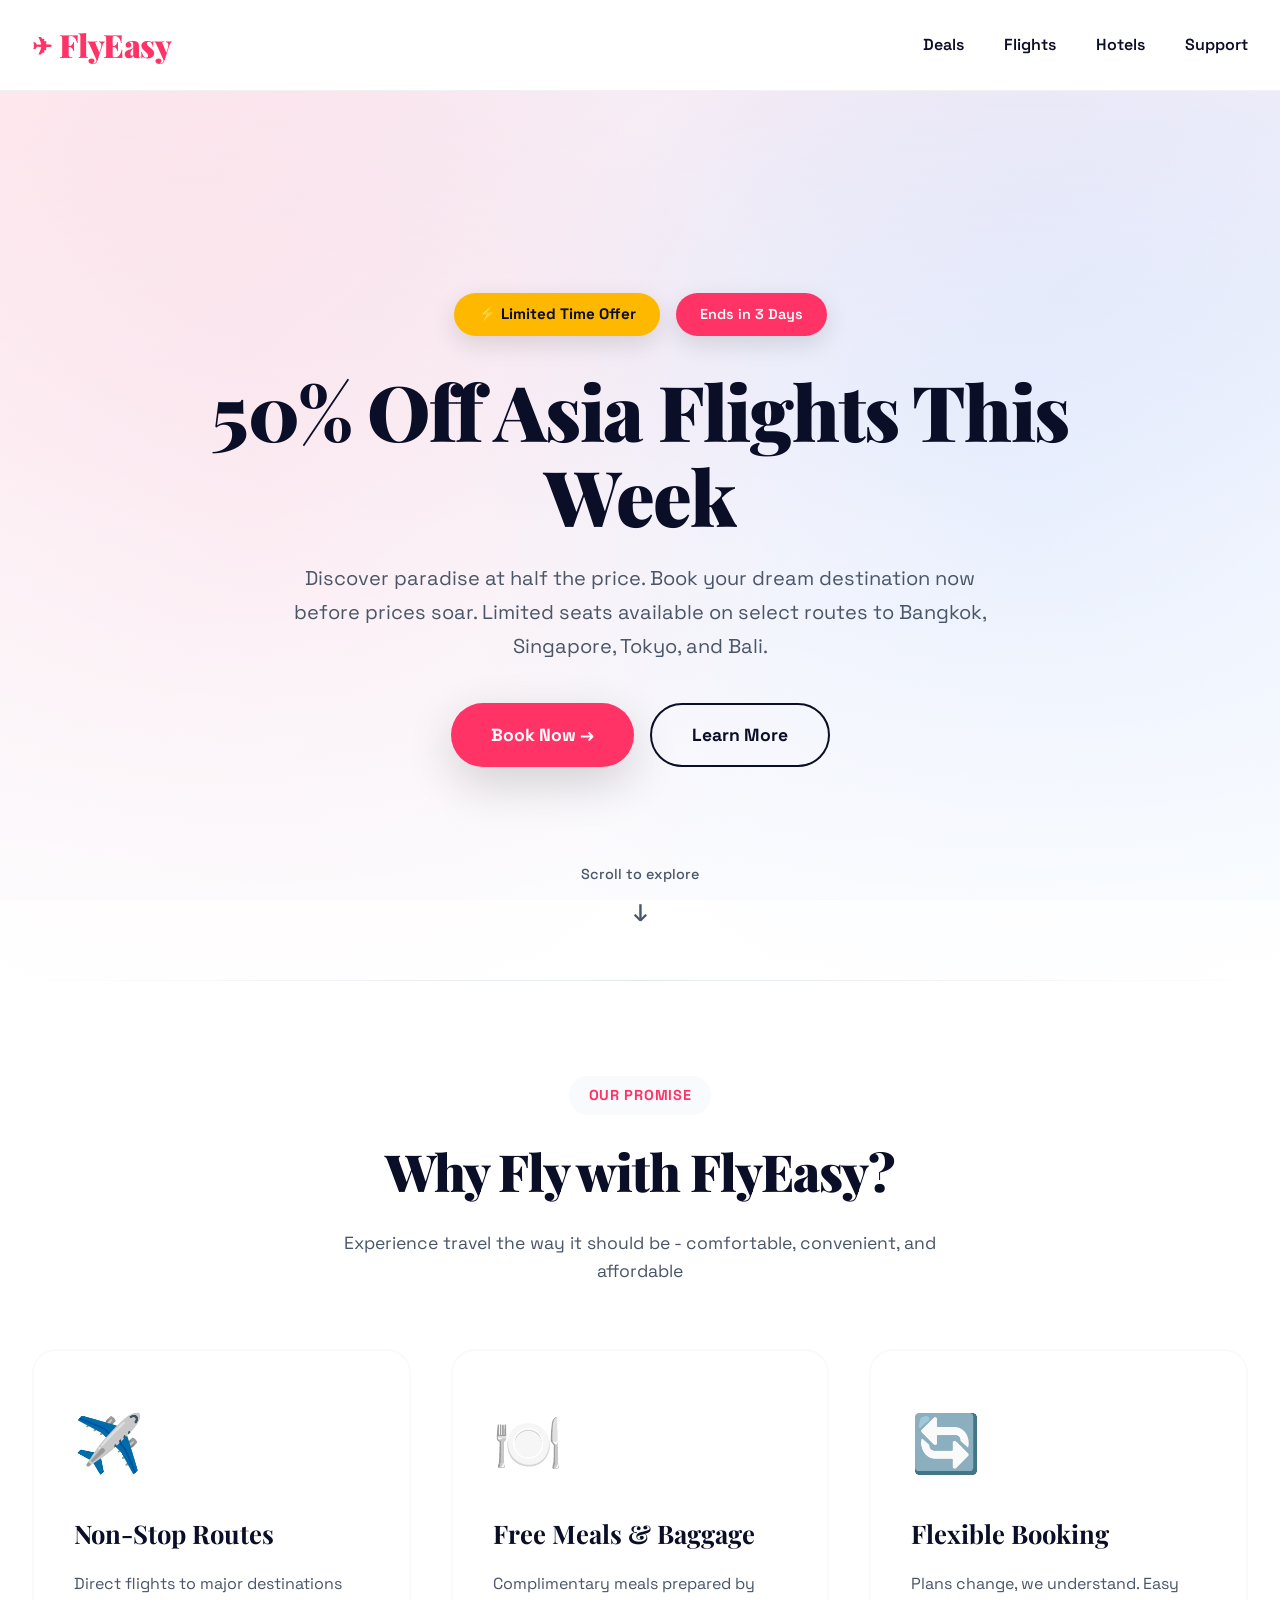
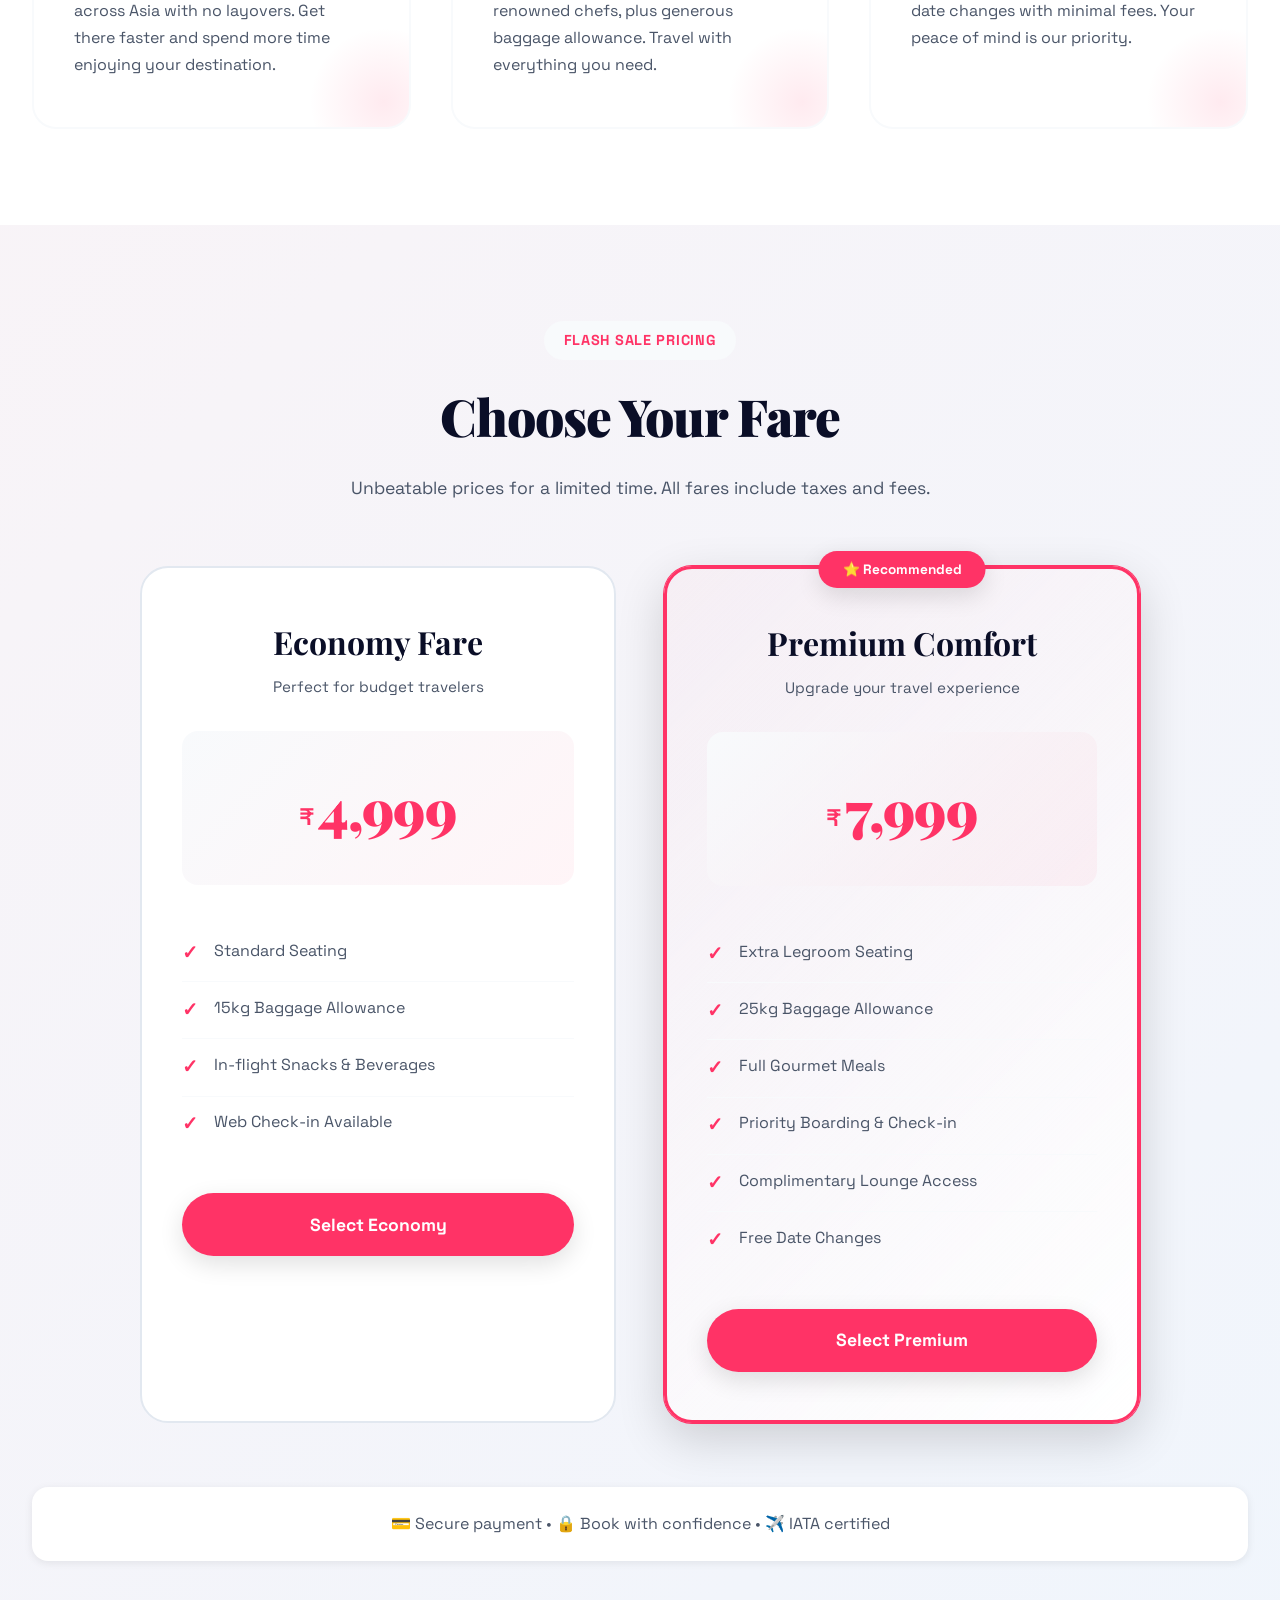
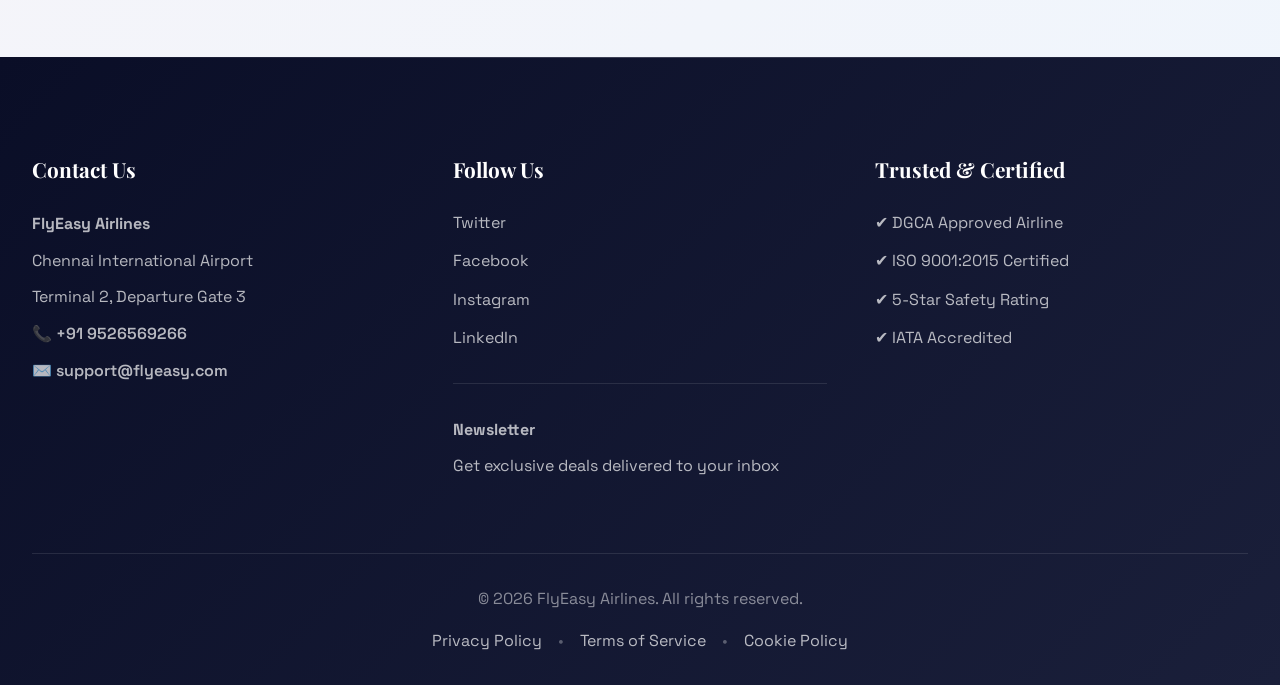
==== index.html @ 16e81669 "Initial commit: FlyEasy landing page" ====
<!DOCTYPE html>
<html lang="en">
<head>
    <meta charset="UTF-8">
    <meta name="viewport" content="width=device-width, initial-scale=1.0">
    <title>FlyEasy Flash Sale - 50% Off Asia Flights</title>
    <link rel="preconnect" href="https://fonts.googleapis.com">
    <link rel="preconnect" href="https://fonts.gstatic.com" crossorigin>
    <link href="https://fonts.googleapis.com/css2?family=Playfair+Display:wght@700;900&family=Space+Grotesk:wght@400;500;600;700&display=swap" rel="stylesheet">
    <link rel="stylesheet" href="style.css">
</head>
<body>

    <!--  HEADER -->
    <header>
        <div class="nav-container">
            <div class="logo">
                <span class="logo-icon">✈</span>
                FlyEasy
            </div>

            <input type="checkbox" id="menu-toggle" class="menu-toggle">
            <label for="menu-toggle" class="hamburger">
                <span></span>
                <span></span>
                <span></span>
            </label>

            <nav>
                <ul>
                    <li><a href="#deals">Deals</a></li>
                    <li><a href="#flights">Flights</a></li>
                    <li><a href="#hotels">Hotels</a></li>
                    <li><a href="#support">Support</a></li>
                </ul>
            </nav>
        </div>
    </header>

    <!--  HERO  -->
    <section class="hero">
        <div class="hero-overlay"></div>
        <div class="hero-content">
            <div class="badge-wrapper">
                <span class="badge">⚡ Limited Time Offer</span>
                <span class="countdown-badge">Ends in 3 Days</span>
            </div>
            <h1>50% Off Asia Flights This Week</h1>
            <p>Discover paradise at half the price. Book your dream destination now before prices soar. Limited seats available on select routes to Bangkok, Singapore, Tokyo, and Bali.</p>
            <div class="cta-wrapper">
                <a href="#pricing" class="cta-btn primary">Book Now →</a>
                <a href="#features" class="cta-btn secondary">Learn More</a>
            </div>
        </div>
        <div class="scroll-indicator">
            <span>Scroll to explore</span>
            <div class="scroll-arrow">↓</div>
        </div>
    </section>

    <!--  FEATURES  -->
    <section class="features" id="features">
        <div class="features-container">
            <div class="section-header">
                <span class="section-badge">Our Promise</span>
                <h2 class="features-title">Why Fly with FlyEasy?</h2>
                <p class="section-subtitle">Experience travel the way it should be - comfortable, convenient, and affordable</p>
            </div>

            <div class="features-grid">
                <article class="feature-card" style="--delay: 0.1s">
                    <div class="feature-icon-wrapper">
                        <div class="feature-icon">✈️</div>
                    </div>
                    <h3>Non-Stop Routes</h3>
                    <p>Direct flights to major destinations across Asia with no layovers. Get there faster and spend more time enjoying your destination.</p>
                    <div class="feature-accent"></div>
                </article>

                <article class="feature-card" style="--delay: 0.2s">
                    <div class="feature-icon-wrapper">
                        <div class="feature-icon">🍽️</div>
                    </div>
                    <h3>Free Meals & Baggage</h3>
                    <p>Complimentary meals prepared by renowned chefs, plus generous baggage allowance. Travel with everything you need.</p>
                    <div class="feature-accent"></div>
                </article>

                <article class="feature-card" style="--delay: 0.3s">
                    <div class="feature-icon-wrapper">
                        <div class="feature-icon">🔄</div>
                    </div>
                    <h3>Flexible Booking</h3>
                    <p>Plans change, we understand. Easy date changes with minimal fees. Your peace of mind is our priority.</p>
                    <div class="feature-accent"></div>
                </article>
            </div>
        </div>
    </section>

    <!--  PRICING  -->
    <section class="pricing" id="pricing">
        <div class="pricing-container">
            <div class="section-header">
                <span class="section-badge">Flash Sale Pricing</span>
                <h2 class="pricing-title">Choose Your Fare</h2>
                <p class="section-subtitle">Unbeatable prices for a limited time. All fares include taxes and fees.</p>
            </div>

            <div class="pricing-grid">
                <!-- Economy Plan -->
                <div class="price-card" style="--delay: 0.1s">
                    <div class="price-header">
                        <h3>Economy Fare</h3>
                        <p class="price-subtitle">Perfect for budget travelers</p>
                    </div>
                    <div class="price-amount">
                        <span class="currency">₹</span>
                        <span class="amount">4,999</span>
                    </div>
                    <ul class="price-features">
                        <li>
                            <span class="check">✓</span>
                            <span>Standard Seating</span>
                        </li>
                        <li>
                            <span class="check">✓</span>
                            <span>15kg Baggage Allowance</span>
                        </li>
                        <li>
                            <span class="check">✓</span>
                            <span>In-flight Snacks & Beverages</span>
                        </li>
                        <li>
                            <span class="check">✓</span>
                            <span>Web Check-in Available</span>
                        </li>
                    </ul>
                    <a href="#book" class="price-btn">Select Economy</a>
                </div>

                <!-- Premium Plan -->
                <div class="price-card featured" style="--delay: 0.2s">
                    <div class="recommend-badge">
                        <span>⭐ Recommended</span>
                    </div>
                    <div class="price-header">
                        <h3>Premium Comfort</h3>
                        <p class="price-subtitle">Upgrade your travel experience</p>
                    </div>
                    <div class="price-amount">
                        <span class="currency">₹</span>
                        <span class="amount">7,999</span>
                    </div>
                    <ul class="price-features">
                        <li>
                            <span class="check">✓</span>
                            <span>Extra Legroom Seating</span>
                        </li>
                        <li>
                            <span class="check">✓</span>
                            <span>25kg Baggage Allowance</span>
                        </li>
                        <li>
                            <span class="check">✓</span>
                            <span>Full Gourmet Meals</span>
                        </li>
                        <li>
                            <span class="check">✓</span>
                            <span>Priority Boarding & Check-in</span>
                        </li>
                        <li>
                            <span class="check">✓</span>
                            <span>Complimentary Lounge Access</span>
                        </li>
                        <li>
                            <span class="check">✓</span>
                            <span>Free Date Changes</span>
                        </li>
                    </ul>
                    <a href="#book" class="price-btn">Select Premium</a>
                </div>
            </div>

            <div class="pricing-note">
                <p>💳 Secure payment • 🔒 Book with confidence • ✈️ IATA certified</p>
            </div>
        </div>
    </section>

    <!--  FOOTER  -->
    <footer>
        <div class="footer-container">
            <div class="footer-section">
                <h4>Contact Us</h4>
                <p class="footer-company">FlyEasy Airlines</p>
                <p>Chennai International Airport</p>
                <p>Terminal 2, Departure Gate 3</p>
                <p class="footer-contact">📞 +91 9526569266</p>
                <p class="footer-contact">✉️ support@flyeasy.com</p>
            </div>

            <div class="footer-section">
                <h4>Follow Us</h4>
                <div class="social-links">
                    <a href="#twitter" class="social-link">Twitter</a>
                    <a href="#facebook" class="social-link">Facebook</a>
                    <a href="#instagram" class="social-link">Instagram</a>
                    <a href="#linkedin" class="social-link">LinkedIn</a>
                </div>
                <div class="newsletter">
                    <p class="newsletter-title">Newsletter</p>
                    <p>Get exclusive deals delivered to your inbox</p>
                </div>
            </div>

            <div class="footer-section">
                <h4>Trusted & Certified</h4>
                <ul class="trust-badges">
                    <li>✔ DGCA Approved Airline</li>
                    <li>✔ ISO 9001:2015 Certified</li>
                    <li>✔ 5-Star Safety Rating</li>
                    <li>✔ IATA Accredited</li>
                </ul>
            </div>
        </div>

        <div class="footer-bottom">
            <p>© 2026 FlyEasy Airlines. All rights reserved.</p>
            <div class="footer-links">
                <a href="#privacy">Privacy Policy</a>
                <span>•</span>
                <a href="#terms">Terms of Service</a>
                <span>•</span>
                <a href="#cookies">Cookie Policy</a>
            </div>
        </div>
    </footer>

</body>
</html>
---- style.css ----
/*  CSS VARIABLES*/
:root {
    
    --primary: #FF3366;
    --primary-dark: #D91E4E;
    --primary-light: #FF5580;
    --secondary: #0066FF;
    --accent: #FFB800;
    --text-dark: #0A0E27;
    --text-light: #4A5568;
    --white: #FFFFFF;
    --bg-light: #F8FAFC;
    --bg-gray: #E2E8F0;
    
    
    --spacing-xs: 0.5rem;
    --spacing-sm: 1rem;
    --spacing-md: 2rem;
    --spacing-lg: 4rem;
    --spacing-xl: 6rem;
    
    
    --font-display: 'Playfair Display', serif;
    --font-body: 'Space Grotesk', sans-serif;
    
    
    --shadow-sm: 0 2px 8px rgba(0, 0, 0, 0.08);
    --shadow-md: 0 8px 24px rgba(0, 0, 0, 0.12);
    --shadow-lg: 0 16px 48px rgba(0, 0, 0, 0.16);
    --shadow-xl: 0 24px 64px rgba(0, 0, 0, 0.24);
    
    
    --transition-fast: 0.2s ease;
    --transition-normal: 0.3s ease;
    --transition-slow: 0.5s ease;
}

/*  GLOBAL STYLES  */
* {
    margin: 0;
    padding: 0;
    box-sizing: border-box;
}

html {
    scroll-behavior: smooth;
}

body {
    font-family: var(--font-body);
    color: var(--text-dark);
    background: var(--white);
    line-height: 1.6;
    overflow-x: hidden;
}

a {
    text-decoration: none;
    color: inherit;
    transition: var(--transition-fast);
}

img {
    max-width: 100%;
    display: block;
}

/*  HEADER  */
header {
    position: fixed;
    top: 0;
    width: 100%;
    background: rgba(255, 255, 255, 0.95);
    backdrop-filter: blur(12px);
    -webkit-backdrop-filter: blur(12px);
    border-bottom: 1px solid rgba(0, 0, 0, 0.05);
    z-index: 1000;
    transition: var(--transition-normal);
}

.nav-container {
    max-width: 1400px;
    margin: 0 auto;
    padding: 1.2rem 2rem;
    display: flex;
    justify-content: space-between;
    align-items: center;
}

.logo {
    font-family: var(--font-display);
    font-size: 2rem;
    font-weight: 900;
    color: var(--primary);
    display: flex;
    align-items: center;
    gap: 0.5rem;
    letter-spacing: -0.02em;
}

.logo-icon {
    font-size: 1.5rem;
    animation: float 3s ease-in-out infinite;
}

@keyframes float {
    0%, 100% { transform: translateY(0px); }
    50% { transform: translateY(-5px); }
}

.menu-toggle {
    display: none;
}

.hamburger {
    display: none;
    flex-direction: column;
    cursor: pointer;
    gap: 0.4rem;
}

.hamburger span {
    width: 28px;
    height: 3px;
    background: var(--text-dark);
    border-radius: 2px;
    transition: var(--transition-normal);
}

nav ul {
    list-style: none;
    display: flex;
    gap: 2.5rem;
    align-items: center;
}

nav a {
    font-weight: 600;
    color: var(--text-dark);
    position: relative;
    font-size: 1rem;
}

nav a::after {
    content: '';
    position: absolute;
    bottom: -5px;
    left: 0;
    width: 0;
    height: 2px;
    background: var(--primary);
    transition: width var(--transition-normal);
}

nav a:hover {
    color: var(--primary);
}

nav a:hover::after {
    width: 100%;
}

/*  HERO SECTION  */
.hero {
    min-height: 100vh;
    display: flex;
    flex-direction: column;
    align-items: center;
    justify-content: center;
    text-align: center;
    position: relative;
    padding: var(--spacing-lg) var(--spacing-md);
    margin-top: 80px;
    overflow: hidden;
    
    /* Background image*/
    background: 
        linear-gradient(135deg, rgba(255, 51, 102, 0.15) 0%, rgba(0, 102, 255, 0.15) 100%),
        url('https://images.unsplash.com/photo-1436491865332-7a61a109cc05?q=80&w=2000') center/cover no-repeat;
    background-attachment: fixed;
}

.hero::before {
    content: '';
    position: absolute;
    top: 0;
    left: 0;
    right: 0;
    bottom: 0;
    background: 
        radial-gradient(circle at 20% 50%, rgba(255, 51, 102, 0.2) 0%, transparent 50%),
        radial-gradient(circle at 80% 50%, rgba(0, 102, 255, 0.2) 0%, transparent 50%);
    z-index: 1;
}

.hero-overlay {
    position: absolute;
    top: 0;
    left: 0;
    right: 0;
    bottom: 0;
    background: linear-gradient(
        180deg,
        rgba(255, 255, 255, 0.3) 0%,
        rgba(255, 255, 255, 0.7) 50%,
        rgba(255, 255, 255, 0.9) 100%
    );
    z-index: 2;
}

.hero-content {
    max-width: 900px;
    position: relative;
    z-index: 3;
    animation: fadeInUp 1s ease-out;
}

@keyframes fadeInUp {
    from {
        opacity: 0;
        transform: translateY(30px);
    }
    to {
        opacity: 1;
        transform: translateY(0);
    }
}

.badge-wrapper {
    display: flex;
    gap: 1rem;
    justify-content: center;
    align-items: center;
    flex-wrap: wrap;
    margin-bottom: 2rem;
    animation: fadeInUp 1s ease-out 0.2s backwards;
}

.badge {
    background: var(--accent);
    color: var(--text-dark);
    padding: 0.6rem 1.5rem;
    border-radius: 999px;
    font-size: 0.95rem;
    font-weight: 700;
    display: inline-flex;
    align-items: center;
    gap: 0.5rem;
    box-shadow: var(--shadow-md);
    animation: pulse 2s ease-in-out infinite;
}

@keyframes pulse {
    0%, 100% { transform: scale(1); }
    50% { transform: scale(1.05); }
}

.countdown-badge {
    background: var(--primary);
    color: var(--white);
    padding: 0.6rem 1.5rem;
    border-radius: 999px;
    font-size: 0.9rem;
    font-weight: 600;
    box-shadow: var(--shadow-md);
}

.hero h1 {
    font-family: var(--font-display);
    font-size: clamp(2.5rem, 6vw, 5rem);
    font-weight: 900;
    margin-bottom: 1.5rem;
    line-height: 1.1;
    color: var(--text-dark);
    letter-spacing: -0.02em;
    animation: fadeInUp 1s ease-out 0.4s backwards;
}

.hero p {
    font-size: clamp(1rem, 2vw, 1.25rem);
    color: var(--text-light);
    margin-bottom: 2.5rem;
    max-width: 700px;
    margin-left: auto;
    margin-right: auto;
    line-height: 1.7;
    animation: fadeInUp 1s ease-out 0.6s backwards;
}

.cta-wrapper {
    display: flex;
    gap: 1rem;
    justify-content: center;
    flex-wrap: wrap;
    animation: fadeInUp 1s ease-out 0.8s backwards;
}

.cta-btn {
    padding: 1rem 2.5rem;
    border-radius: 999px;
    font-weight: 700;
    font-size: 1.1rem;
    display: inline-flex;
    align-items: center;
    gap: 0.5rem;
    transition: all var(--transition-normal);
    cursor: pointer;
}

.cta-btn.primary {
    background: var(--primary);
    color: var(--white);
    box-shadow: var(--shadow-lg);
}

.cta-btn.primary:hover {
    background: var(--primary-dark);
    transform: translateY(-3px);
    box-shadow: var(--shadow-xl);
}

.cta-btn.secondary {
    background: transparent;
    color: var(--text-dark);
    border: 2px solid var(--text-dark);
}

.cta-btn.secondary:hover {
    background: var(--text-dark);
    color: var(--white);
    transform: translateY(-3px);
}

.scroll-indicator {
    position: absolute;
    bottom: 3rem;
    left: 50%;
    transform: translateX(-50%);
    display: flex;
    flex-direction: column;
    align-items: center;
    gap: 0.5rem;
    color: var(--text-light);
    font-size: 0.9rem;
    font-weight: 500;
    z-index: 3;
    animation: bounce 2s ease-in-out infinite;
}

@keyframes bounce {
    0%, 100% { transform: translateX(-50%) translateY(0); }
    50% { transform: translateX(-50%) translateY(-10px); }
}

.scroll-arrow {
    font-size: 1.5rem;
    animation: arrowBounce 2s ease-in-out infinite;
}

@keyframes arrowBounce {
    0%, 100% { transform: translateY(0); }
    50% { transform: translateY(10px); }
}

/*  SECTION HEADERS  */
.section-header {
    text-align: center;
    margin-bottom: var(--spacing-lg);
}

.section-badge {
    display: inline-block;
    background: var(--bg-light);
    color: var(--primary);
    padding: 0.5rem 1.2rem;
    border-radius: 999px;
    font-size: 0.9rem;
    font-weight: 700;
    text-transform: uppercase;
    letter-spacing: 0.05em;
    margin-bottom: 1rem;
}

.section-subtitle {
    font-size: 1.1rem;
    color: var(--text-light);
    max-width: 600px;
    margin: 1rem auto 0;
}

/*  FEATURES SECTION  */
.features {
    padding: var(--spacing-xl) var(--spacing-md);
    background: var(--white);
    position: relative;
}

.features::before {
    content: '';
    position: absolute;
    top: 0;
    left: 0;
    right: 0;
    height: 1px;
    background: linear-gradient(90deg, transparent, var(--bg-gray), transparent);
}

.features-container {
    max-width: 1400px;
    margin: 0 auto;
}

.features-title {
    font-family: var(--font-display);
    font-size: clamp(2rem, 4vw, 3.5rem);
    font-weight: 900;
    margin-bottom: 1rem;
    color: var(--text-dark);
    letter-spacing: -0.02em;
}

.features-grid {
    display: grid;
    grid-template-columns: repeat(auto-fit, minmax(320px, 1fr));
    gap: 2.5rem;
    margin-top: var(--spacing-lg);
}

.feature-card {
    background: var(--white);
    padding: 3rem 2.5rem;
    border-radius: 24px;
    border: 2px solid var(--bg-light);
    position: relative;
    overflow: hidden;
    transition: all var(--transition-slow);
    animation: fadeInUp 0.8s ease-out calc(var(--delay, 0s)) backwards;
}

.feature-card::before {
    content: '';
    position: absolute;
    top: 0;
    left: 0;
    width: 100%;
    height: 4px;
    background: linear-gradient(90deg, var(--primary), var(--secondary));
    transform: scaleX(0);
    transform-origin: left;
    transition: transform var(--transition-slow);
}

.feature-card:hover {
    transform: translateY(-12px);
    border-color: var(--primary);
    box-shadow: var(--shadow-xl);
}

.feature-card:hover::before {
    transform: scaleX(1);
}

.feature-icon-wrapper {
    margin-bottom: 1.5rem;
}

.feature-icon {
    font-size: 3.5rem;
    display: inline-block;
    transition: transform var(--transition-normal);
}

.feature-card:hover .feature-icon {
    transform: scale(1.15) rotate(5deg);
}

.feature-card h3 {
    font-family: var(--font-display);
    font-size: 1.6rem;
    font-weight: 700;
    margin-bottom: 1rem;
    color: var(--text-dark);
}

.feature-card p {
    color: var(--text-light);
    font-size: 1rem;
    line-height: 1.7;
}

.feature-accent {
    position: absolute;
    bottom: -50px;
    right: -50px;
    width: 150px;
    height: 150px;
    background: radial-gradient(circle, rgba(255, 51, 102, 0.1) 0%, transparent 70%);
    border-radius: 50%;
    transition: var(--transition-slow);
}

.feature-card:hover .feature-accent {
    transform: scale(1.5);
    opacity: 0.5;
}

/*  PRICING SECTION  */
.pricing {
    padding: var(--spacing-xl) var(--spacing-md);
    background: 
        linear-gradient(135deg, rgba(255, 51, 102, 0.03) 0%, rgba(0, 102, 255, 0.03) 100%),
        var(--bg-light);
    position: relative;
}

.pricing-container {
    max-width: 1400px;
    margin: 0 auto;
}

.pricing-title {
    font-family: var(--font-display);
    font-size: clamp(2rem, 4vw, 3.5rem);
    font-weight: 900;
    color: var(--text-dark);
    letter-spacing: -0.02em;
}

.pricing-grid {
    display: grid;
    grid-template-columns: repeat(auto-fit, minmax(320px, 1fr));
    gap: 3rem;
    max-width: 1000px;
    margin: var(--spacing-lg) auto 0;
}

.price-card {
    background: var(--white);
    padding: 3rem 2.5rem;
    border-radius: 28px;
    border: 2px solid var(--bg-gray);
    position: relative;
    transition: all var(--transition-slow);
    animation: fadeInUp 0.8s ease-out calc(var(--delay, 0s)) backwards;
}

.price-card:hover {
    transform: translateY(-16px) scale(1.02);
    box-shadow: var(--shadow-xl);
    border-color: var(--primary);
}

.featured {
    border: 3px solid var(--primary);
    box-shadow: 0 0 0 1px var(--primary), var(--shadow-lg);
    background: linear-gradient(135deg, rgba(255, 51, 102, 0.03) 0%, var(--white) 100%);
}

.recommend-badge {
    position: absolute;
    top: -18px;
    left: 50%;
    transform: translateX(-50%);
    z-index: 10;
}

.recommend-badge span {
    background: var(--primary);
    color: var(--white);
    padding: 0.5rem 1.5rem;
    border-radius: 999px;
    font-size: 0.85rem;
    font-weight: 700;
    box-shadow: var(--shadow-md);
    display: inline-flex;
    align-items: center;
    gap: 0.4rem;
}

.price-header {
    margin-bottom: 2rem;
    text-align: center;
}

.price-header h3 {
    font-family: var(--font-display);
    font-size: 2rem;
    font-weight: 700;
    color: var(--text-dark);
    margin-bottom: 0.5rem;
}

.price-subtitle {
    color: var(--text-light);
    font-size: 0.95rem;
}

.price-amount {
    text-align: center;
    margin-bottom: 2.5rem;
    padding: 2rem 0;
    border-radius: 16px;
    background: linear-gradient(135deg, var(--bg-light) 0%, rgba(255, 51, 102, 0.05) 100%);
}

.currency {
    font-size: 1.5rem;
    font-weight: 600;
    color: var(--primary);
    vertical-align: super;
}

.amount {
    font-family: var(--font-display);
    font-size: 3.5rem;
    font-weight: 900;
    color: var(--primary);
    letter-spacing: -0.02em;
}

.price-features {
    list-style: none;
    margin-bottom: 2.5rem;
}

.price-features li {
    display: flex;
    align-items: flex-start;
    gap: 1rem;
    padding: 0.8rem 0;
    color: var(--text-light);
    font-size: 1rem;
    border-bottom: 1px solid var(--bg-light);
}

.price-features li:last-child {
    border-bottom: none;
}

.check {
    color: var(--primary);
    font-weight: 700;
    font-size: 1.2rem;
    flex-shrink: 0;
}

.price-btn {
    display: block;
    background: var(--primary);
    color: var(--white);
    padding: 1.1rem 2rem;
    border-radius: 999px;
    font-weight: 700;
    font-size: 1.1rem;
    text-align: center;
    transition: all var(--transition-normal);
    box-shadow: var(--shadow-md);
}

.price-btn:hover {
    background: var(--primary-dark);
    transform: translateY(-3px);
    box-shadow: var(--shadow-lg);
}

.pricing-note {
    text-align: center;
    margin-top: var(--spacing-lg);
    padding: 1.5rem;
    background: var(--white);
    border-radius: 16px;
    color: var(--text-light);
    font-size: 1rem;
    box-shadow: var(--shadow-sm);
}

/*  FOOTER  */
footer {
    background: linear-gradient(135deg, #0A0E27 0%, #1a1f3a 100%);
    color: var(--bg-light);
    padding: var(--spacing-xl) var(--spacing-md) var(--spacing-md);
    position: relative;
    overflow: hidden;
}

footer::before {
    content: '';
    position: absolute;
    top: 0;
    left: 0;
    right: 0;
    height: 1px;
    background: linear-gradient(90deg, transparent, rgba(255, 255, 255, 0.2), transparent);
}

.footer-container {
    max-width: 1400px;
    margin: 0 auto;
    display: grid;
    grid-template-columns: repeat(auto-fit, minmax(280px, 1fr));
    gap: 3rem;
    margin-bottom: var(--spacing-lg);
}

footer h4 {
    font-family: var(--font-display);
    font-size: 1.3rem;
    margin-bottom: 1.5rem;
    color: var(--white);
    font-weight: 700;
}

.footer-company {
    font-weight: 700;
    color: var(--white);
    margin-bottom: 0.5rem;
}

.footer-section p {
    color: rgba(255, 255, 255, 0.7);
    margin-bottom: 0.5rem;
    line-height: 1.8;
}

.footer-contact {
    font-weight: 600;
    color: var(--white);
}

.social-links {
    display: flex;
    flex-direction: column;
    gap: 0.8rem;
}

.social-link {
    color: rgba(255, 255, 255, 0.7);
    transition: var(--transition-fast);
    display: inline-block;
}

.social-link:hover {
    color: var(--primary-light);
    transform: translateX(5px);
}

.newsletter {
    margin-top: 2rem;
    padding-top: 2rem;
    border-top: 1px solid rgba(255, 255, 255, 0.1);
}

.newsletter-title {
    font-weight: 700;
    color: var(--white);
    margin-bottom: 0.5rem;
}

.trust-badges {
    list-style: none;
}

.trust-badges li {
    color: rgba(255, 255, 255, 0.7);
    margin-bottom: 0.8rem;
    display: flex;
    align-items: center;
    gap: 0.8rem;
    line-height: 1.6;
}

.footer-bottom {
    max-width: 1400px;
    margin: 0 auto;
    padding-top: var(--spacing-md);
    border-top: 1px solid rgba(255, 255, 255, 0.1);
    text-align: center;
    color: rgba(255, 255, 255, 0.5);
}

.footer-bottom p {
    margin-bottom: 1rem;
}

.footer-links {
    display: flex;
    justify-content: center;
    gap: 1rem;
    flex-wrap: wrap;
}

.footer-links a {
    color: rgba(255, 255, 255, 0.7);
    transition: var(--transition-fast);
}

.footer-links a:hover {
    color: var(--primary-light);
}

.footer-links span {
    color: rgba(255, 255, 255, 0.3);
}

/*  RESPONSIVE DESIGN  */

/* Tablets */
@media (max-width: 1024px) {
    .nav-container {
        padding: 1rem 1.5rem;
    }
    
    .features-grid,
    .pricing-grid {
        grid-template-columns: 1fr;
        max-width: 600px;
        margin-left: auto;
        margin-right: auto;
    }
}

/* Mobile */
@media (max-width: 768px) {
    /* Navigation */
    .hamburger {
        display: flex;
        z-index: 1001;
    }
    
    nav {
        position: fixed;
        top: 0;
        right: -100%;
        width: 280px;
        height: 100vh;
        background: var(--white);
        box-shadow: var(--shadow-xl);
        transition: right var(--transition-slow);
        z-index: 1000;
    }
    
    .menu-toggle:checked ~ nav {
        right: 0;
    }
    
    nav ul {
        flex-direction: column;
        padding: 6rem 2rem 2rem;
        gap: 1rem;
    }
    
    nav a {
        font-size: 1.2rem;
        display: block;
        padding: 1rem 0;
    }
    
    /* Hamburger Animation */
    .menu-toggle:checked ~ .hamburger span:nth-child(1) {
        transform: rotate(45deg) translate(8px, 8px);
    }
    
    .menu-toggle:checked ~ .hamburger span:nth-child(2) {
        opacity: 0;
    }
    
    .menu-toggle:checked ~ .hamburger span:nth-child(3) {
        transform: rotate(-45deg) translate(8px, -8px);
    }
    
    /* Hero */
    .hero {
        padding: var(--spacing-md) var(--spacing-sm);
        background-attachment: scroll;
    }
    
    .badge-wrapper {
        flex-direction: column;
        gap: 0.8rem;
    }
    
    .cta-wrapper {
        flex-direction: column;
        align-items: stretch;
    }
    
    .cta-btn {
        width: 100%;
        justify-content: center;
    }
    
    /* Sections */
    .features,
    .pricing {
        padding: var(--spacing-lg) var(--spacing-sm);
    }
    
    .features-grid,
    .pricing-grid {
        gap: 2rem;
    }
    
    /* Footer */
    .footer-container {
        grid-template-columns: 1fr;
        gap: 2rem;
        text-align: center;
    }
    
    .social-links {
        align-items: center;
    }
    
    .footer-links {
        font-size: 0.9rem;
    }
}

/* Small Mobile */
@media (max-width: 480px) {
    .logo {
        font-size: 1.5rem;
    }
    
    .hero h1 {
        font-size: 2rem;
    }
    
    .features-title,
    .pricing-title {
        font-size: 1.8rem;
    }
    
    .feature-card,
    .price-card {
        padding: 2rem 1.5rem;
    }
}

/*  ACCESSIBILITY  */
@media (prefers-reduced-motion: reduce) {
    *,
    *::before,
    *::after {
        animation-duration: 0.01ms !important;
        animation-iteration-count: 1 !important;
        transition-duration: 0.01ms !important;
    }
}

/* Focus Styles */
a:focus,
button:focus {
    outline: 3px solid var(--primary);
    outline-offset: 3px;
}

/* Print Styles */
@media print {
    header {
        position: static;
    }
    
    .hero {
        min-height: auto;
        margin-top: 0;
    }
    
    .scroll-indicator,
    .hamburger {
        display: none;
    }
}
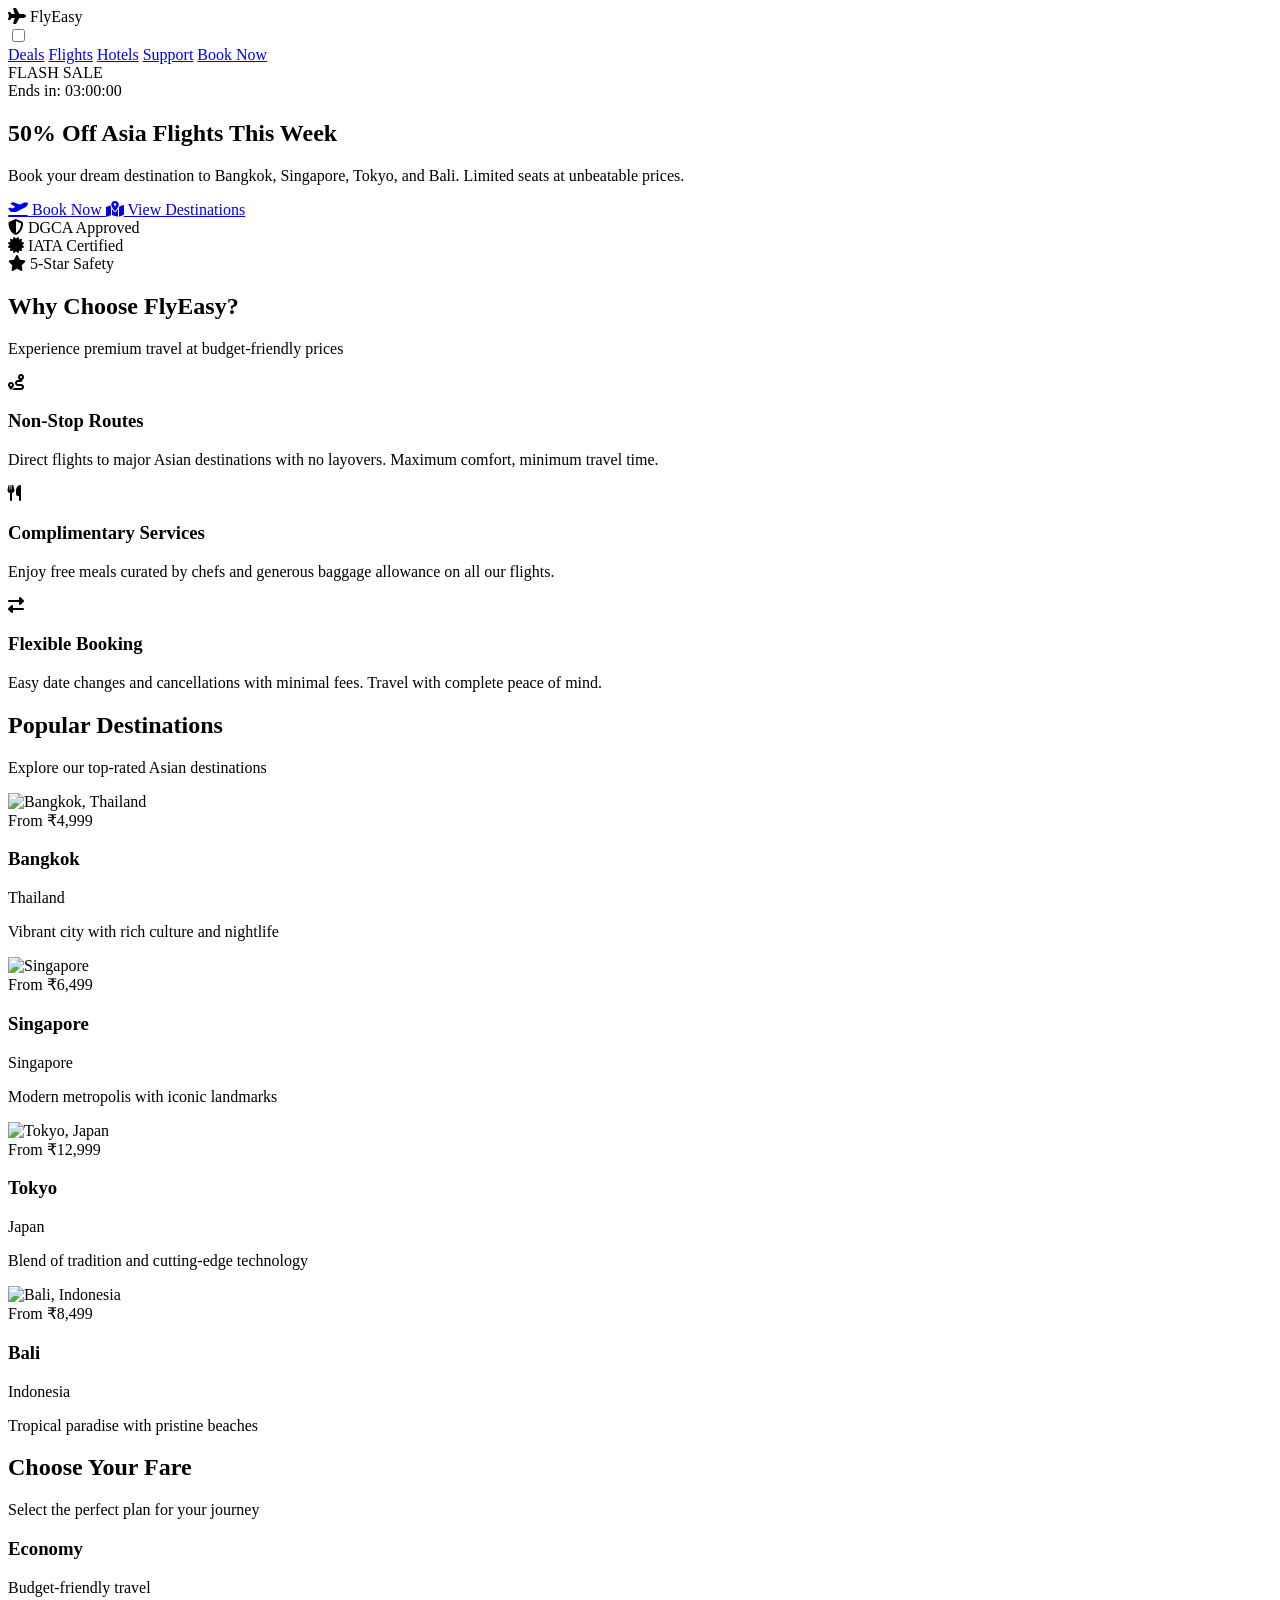
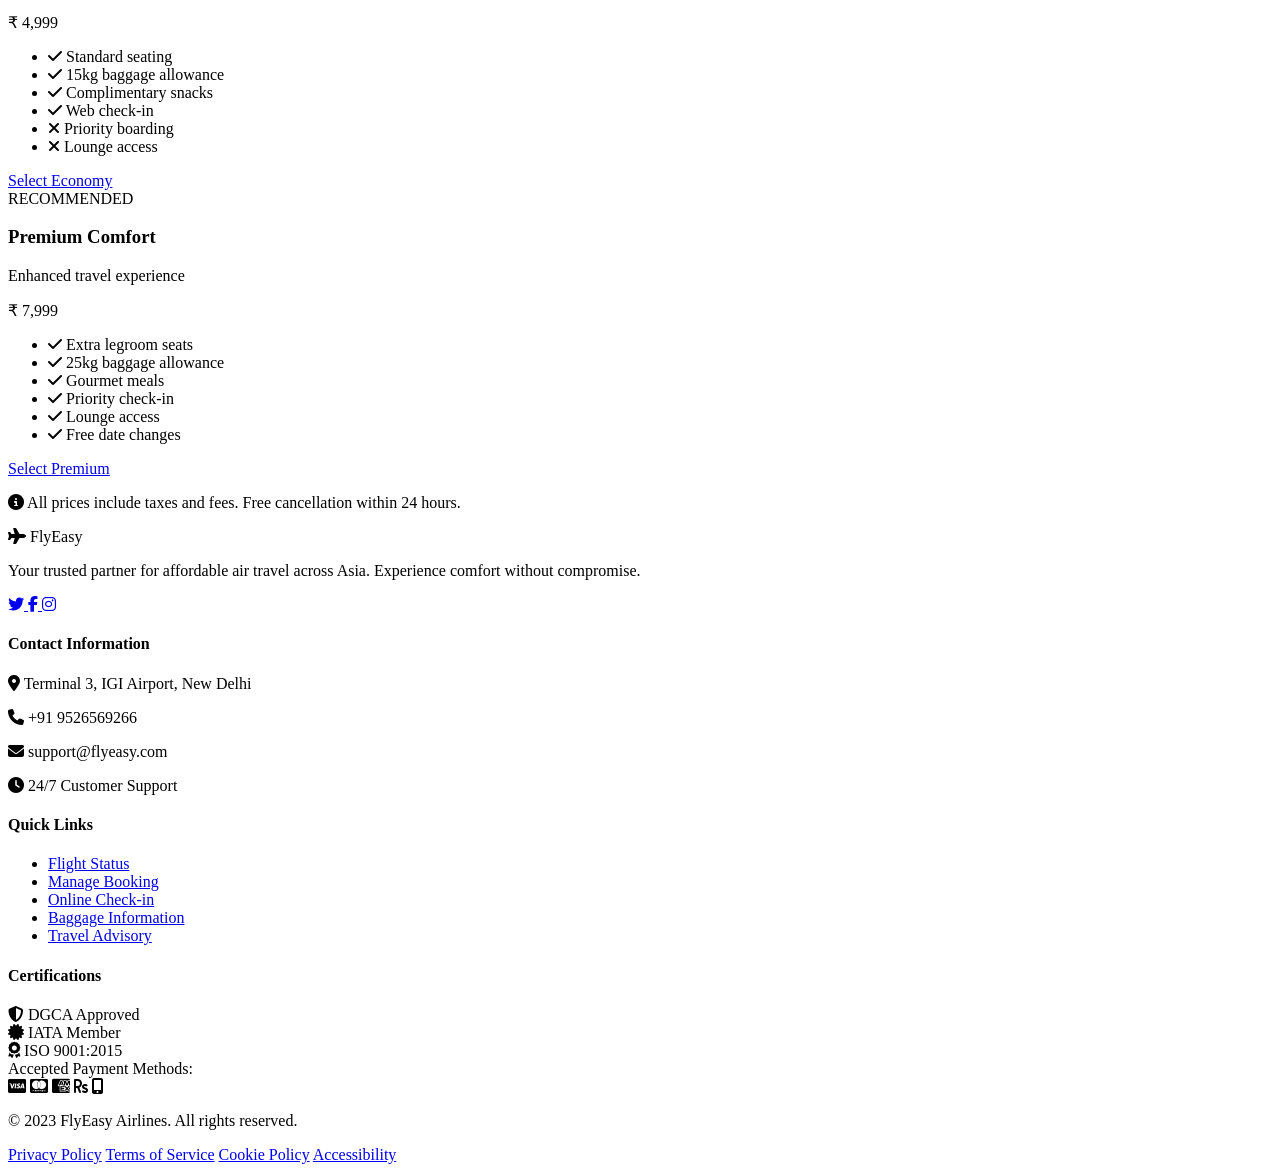
==== commit 4ce9d326: "Updated UI" ====
--- a/index.html
+++ b/index.html
@@ -3,239 +3,329 @@
 <head>
     <meta charset="UTF-8">
     <meta name="viewport" content="width=device-width, initial-scale=1.0">
-    <title>FlyEasy Flash Sale - 50% Off Asia Flights</title>
-    <link rel="preconnect" href="https://fonts.googleapis.com">
-    <link rel="preconnect" href="https://fonts.gstatic.com" crossorigin>
-    <link href="https://fonts.googleapis.com/css2?family=Playfair+Display:wght@700;900&family=Space+Grotesk:wght@400;500;600;700&display=swap" rel="stylesheet">
-    <link rel="stylesheet" href="style.css">
+    <title>FlyEasy | 50% Off Asia Flights</title>
+    <link rel="stylesheet" href="https://cdnjs.cloudflare.com/ajax/libs/font-awesome/6.4.0/css/all.min.css">
+    <link rel="stylesheet" href="styles.css">
 </head>
 <body>
-
-    <!--  HEADER -->
-    <header>
-        <div class="nav-container">
+    <!-- Header -->
+    <header class="main-header">
+        <nav class="navbar">
             <div class="logo">
-                <span class="logo-icon">✈</span>
-                FlyEasy
-            </div>
-
+                <i class="fas fa-plane"></i>
+                <span>FlyEasy</span>
+            </div>
+            
             <input type="checkbox" id="menu-toggle" class="menu-toggle">
             <label for="menu-toggle" class="hamburger">
                 <span></span>
                 <span></span>
                 <span></span>
             </label>
-
-            <nav>
-                <ul>
-                    <li><a href="#deals">Deals</a></li>
-                    <li><a href="#flights">Flights</a></li>
-                    <li><a href="#hotels">Hotels</a></li>
-                    <li><a href="#support">Support</a></li>
-                </ul>
-            </nav>
-        </div>
+            
+            <div class="nav-links">
+                <a href="#deals" class="nav-link">Deals</a>
+                <a href="#flights" class="nav-link">Flights</a>
+                <a href="#hotels" class="nav-link">Hotels</a>
+                <a href="#support" class="nav-link">Support</a>
+                <a href="#booking" class="nav-link book-now">Book Now</a>
+            </div>
+        </nav>
     </header>
 
-    <!--  HERO  -->
-    <section class="hero">
-        <div class="hero-overlay"></div>
+    <!-- Hero Section -->
+    <section class="hero-section">
+        <div class="parallax-bg">
+            <div class="cloud cloud-1"></div>
+            <div class="cloud cloud-2"></div>
+            <div class="cloud cloud-3"></div>
+        </div>
+        
         <div class="hero-content">
-            <div class="badge-wrapper">
-                <span class="badge">⚡ Limited Time Offer</span>
-                <span class="countdown-badge">Ends in 3 Days</span>
-            </div>
-            <h1>50% Off Asia Flights This Week</h1>
-            <p>Discover paradise at half the price. Book your dream destination now before prices soar. Limited seats available on select routes to Bangkok, Singapore, Tokyo, and Bali.</p>
-            <div class="cta-wrapper">
-                <a href="#pricing" class="cta-btn primary">Book Now →</a>
-                <a href="#features" class="cta-btn secondary">Learn More</a>
-            </div>
-        </div>
-        <div class="scroll-indicator">
-            <span>Scroll to explore</span>
-            <div class="scroll-arrow">↓</div>
+            <div class="urgency-badge">
+                <span class="badge-text">FLASH SALE</span>
+                <div class="countdown">
+                    <span class="countdown-text">Ends in:</span>
+                    <span class="countdown-timer">03:00:00</span>
+                </div>
+            </div>
+            
+            <h1 class="hero-headline">50% Off Asia Flights This Week</h1>
+            <p class="hero-subtitle">Book your dream destination to Bangkok, Singapore, Tokyo, and Bali. Limited seats at unbeatable prices.</p>
+            
+            <div class="cta-buttons">
+                <a href="#booking" class="cta-primary">
+                    <i class="fas fa-plane-departure"></i>
+                    Book Now
+                </a>
+                <a href="#destinations" class="cta-secondary">
+                    <i class="fas fa-map-marked-alt"></i>
+                    View Destinations
+                </a>
+            </div>
+            
+            <div class="trust-indicators">
+                <div class="indicator">
+                    <i class="fas fa-shield-alt"></i>
+                    <span>DGCA Approved</span>
+                </div>
+                <div class="indicator">
+                    <i class="fas fa-certificate"></i>
+                    <span>IATA Certified</span>
+                </div>
+                <div class="indicator">
+                    <i class="fas fa-star"></i>
+                    <span>5-Star Safety</span>
+                </div>
+            </div>
         </div>
     </section>
 
-    <!--  FEATURES  -->
-    <section class="features" id="features">
-        <div class="features-container">
-            <div class="section-header">
-                <span class="section-badge">Our Promise</span>
-                <h2 class="features-title">Why Fly with FlyEasy?</h2>
-                <p class="section-subtitle">Experience travel the way it should be - comfortable, convenient, and affordable</p>
-            </div>
-
-            <div class="features-grid">
-                <article class="feature-card" style="--delay: 0.1s">
-                    <div class="feature-icon-wrapper">
-                        <div class="feature-icon">✈️</div>
-                    </div>
-                    <h3>Non-Stop Routes</h3>
-                    <p>Direct flights to major destinations across Asia with no layovers. Get there faster and spend more time enjoying your destination.</p>
-                    <div class="feature-accent"></div>
-                </article>
-
-                <article class="feature-card" style="--delay: 0.2s">
-                    <div class="feature-icon-wrapper">
-                        <div class="feature-icon">🍽️</div>
-                    </div>
-                    <h3>Free Meals & Baggage</h3>
-                    <p>Complimentary meals prepared by renowned chefs, plus generous baggage allowance. Travel with everything you need.</p>
-                    <div class="feature-accent"></div>
-                </article>
-
-                <article class="feature-card" style="--delay: 0.3s">
-                    <div class="feature-icon-wrapper">
-                        <div class="feature-icon">🔄</div>
-                    </div>
-                    <h3>Flexible Booking</h3>
-                    <p>Plans change, we understand. Easy date changes with minimal fees. Your peace of mind is our priority.</p>
-                    <div class="feature-accent"></div>
-                </article>
+    <!-- Features Section -->
+    <section class="features-section">
+        <div class="section-header">
+            <h2>Why Choose FlyEasy?</h2>
+            <p class="section-subtitle">Experience premium travel at budget-friendly prices</p>
+        </div>
+        
+        <div class="features-grid">
+            <div class="feature-card">
+                <div class="feature-icon">
+                    <i class="fas fa-route"></i>
+                </div>
+                <h3 class="feature-title">Non-Stop Routes</h3>
+                <p class="feature-description">Direct flights to major Asian destinations with no layovers. Maximum comfort, minimum travel time.</p>
+            </div>
+            
+            <div class="feature-card">
+                <div class="feature-icon">
+                    <i class="fas fa-utensils"></i>
+                </div>
+                <h3 class="feature-title">Complimentary Services</h3>
+                <p class="feature-description">Enjoy free meals curated by chefs and generous baggage allowance on all our flights.</p>
+            </div>
+            
+            <div class="feature-card">
+                <div class="feature-icon">
+                    <i class="fas fa-exchange-alt"></i>
+                </div>
+                <h3 class="feature-title">Flexible Booking</h3>
+                <p class="feature-description">Easy date changes and cancellations with minimal fees. Travel with complete peace of mind.</p>
             </div>
         </div>
     </section>
 
-    <!--  PRICING  -->
-    <section class="pricing" id="pricing">
-        <div class="pricing-container">
-            <div class="section-header">
-                <span class="section-badge">Flash Sale Pricing</span>
-                <h2 class="pricing-title">Choose Your Fare</h2>
-                <p class="section-subtitle">Unbeatable prices for a limited time. All fares include taxes and fees.</p>
-            </div>
-
-            <div class="pricing-grid">
-                <!-- Economy Plan -->
-                <div class="price-card" style="--delay: 0.1s">
-                    <div class="price-header">
-                        <h3>Economy Fare</h3>
-                        <p class="price-subtitle">Perfect for budget travelers</p>
-                    </div>
-                    <div class="price-amount">
+    <!-- Destinations Section -->
+    <section class="destinations-section">
+        <div class="parallax-bg destinations-bg"></div>
+        
+        <div class="section-header">
+            <h2>Popular Destinations</h2>
+            <p class="section-subtitle">Explore our top-rated Asian destinations</p>
+        </div>
+        
+        <div class="destinations-grid">
+            <div class="destination-card">
+                <div class="destination-image">
+                    <img src="https://images.unsplash.com/photo-1563492065599-3520f775eeed?ixlib=rb-4.0.3&auto=format&fit=crop&w=600&q=80" alt="Bangkok, Thailand">
+                    <div class="destination-overlay">
+                        <span class="price-tag">From ₹4,999</span>
+                    </div>
+                </div>
+                <div class="destination-content">
+                    <h3>Bangkok</h3>
+                    <p class="destination-country">Thailand</p>
+                    <p class="destination-desc">Vibrant city with rich culture and nightlife</p>
+                </div>
+            </div>
+            
+            <div class="destination-card">
+                <div class="destination-image">
+                    <img src="https://images.unsplash.com/photo-1534224039826-c7a0eda0e6b3?ixlib=rb-4.0.3&auto=format&fit=crop&w=600&q=80" alt="Singapore">
+                    <div class="destination-overlay">
+                        <span class="price-tag">From ₹6,499</span>
+                    </div>
+                </div>
+                <div class="destination-content">
+                    <h3>Singapore</h3>
+                    <p class="destination-country">Singapore</p>
+                    <p class="destination-desc">Modern metropolis with iconic landmarks</p>
+                </div>
+            </div>
+            
+            <div class="destination-card">
+                <div class="destination-image">
+                    <img src="https://images.unsplash.com/photo-1540959733332-eab4deabeeaf?ixlib=rb-4.0.3&auto=format&fit=crop&w=600&q=80" alt="Tokyo, Japan">
+                    <div class="destination-overlay">
+                        <span class="price-tag">From ₹12,999</span>
+                    </div>
+                </div>
+                <div class="destination-content">
+                    <h3>Tokyo</h3>
+                    <p class="destination-country">Japan</p>
+                    <p class="destination-desc">Blend of tradition and cutting-edge technology</p>
+                </div>
+            </div>
+            
+            <div class="destination-card">
+                <div class="destination-image">
+                    <img src="https://images.unsplash.com/photo-1537953773345-d172ccf13cf1?ixlib=rb-4.0.3&auto=format&fit=crop&w=600&q=80" alt="Bali, Indonesia">
+                    <div class="destination-overlay">
+                        <span class="price-tag">From ₹8,499</span>
+                    </div>
+                </div>
+                <div class="destination-content">
+                    <h3>Bali</h3>
+                    <p class="destination-country">Indonesia</p>
+                    <p class="destination-desc">Tropical paradise with pristine beaches</p>
+                </div>
+            </div>
+        </div>
+    </section>
+
+    <!-- Pricing Section -->
+    <section class="pricing-section">
+        <div class="section-header">
+            <h2>Choose Your Fare</h2>
+            <p class="section-subtitle">Select the perfect plan for your journey</p>
+        </div>
+        
+        <div class="pricing-cards">
+            <div class="pricing-card economy">
+                <div class="card-header">
+                    <h3>Economy</h3>
+                    <p class="card-subtitle">Budget-friendly travel</p>
+                    <div class="price">
                         <span class="currency">₹</span>
                         <span class="amount">4,999</span>
                     </div>
-                    <ul class="price-features">
-                        <li>
-                            <span class="check">✓</span>
-                            <span>Standard Seating</span>
-                        </li>
-                        <li>
-                            <span class="check">✓</span>
-                            <span>15kg Baggage Allowance</span>
-                        </li>
-                        <li>
-                            <span class="check">✓</span>
-                            <span>In-flight Snacks & Beverages</span>
-                        </li>
-                        <li>
-                            <span class="check">✓</span>
-                            <span>Web Check-in Available</span>
-                        </li>
-                    </ul>
-                    <a href="#book" class="price-btn">Select Economy</a>
-                </div>
-
-                <!-- Premium Plan -->
-                <div class="price-card featured" style="--delay: 0.2s">
-                    <div class="recommend-badge">
-                        <span>⭐ Recommended</span>
-                    </div>
-                    <div class="price-header">
-                        <h3>Premium Comfort</h3>
-                        <p class="price-subtitle">Upgrade your travel experience</p>
-                    </div>
-                    <div class="price-amount">
+                </div>
+                
+                <ul class="features-list">
+                    <li><i class="fas fa-check"></i> Standard seating</li>
+                    <li><i class="fas fa-check"></i> 15kg baggage allowance</li>
+                    <li><i class="fas fa-check"></i> Complimentary snacks</li>
+                    <li><i class="fas fa-check"></i> Web check-in</li>
+                    <li><i class="fas fa-times"></i> Priority boarding</li>
+                    <li><i class="fas fa-times"></i> Lounge access</li>
+                </ul>
+                
+                <a href="#book-economy" class="select-btn">Select Economy</a>
+            </div>
+            
+            <div class="pricing-card premium featured">
+                <div class="featured-badge">RECOMMENDED</div>
+                <div class="card-header">
+                    <h3>Premium Comfort</h3>
+                    <p class="card-subtitle">Enhanced travel experience</p>
+                    <div class="price">
                         <span class="currency">₹</span>
                         <span class="amount">7,999</span>
                     </div>
-                    <ul class="price-features">
-                        <li>
-                            <span class="check">✓</span>
-                            <span>Extra Legroom Seating</span>
-                        </li>
-                        <li>
-                            <span class="check">✓</span>
-                            <span>25kg Baggage Allowance</span>
-                        </li>
-                        <li>
-                            <span class="check">✓</span>
-                            <span>Full Gourmet Meals</span>
-                        </li>
-                        <li>
-                            <span class="check">✓</span>
-                            <span>Priority Boarding & Check-in</span>
-                        </li>
-                        <li>
-                            <span class="check">✓</span>
-                            <span>Complimentary Lounge Access</span>
-                        </li>
-                        <li>
-                            <span class="check">✓</span>
-                            <span>Free Date Changes</span>
-                        </li>
-                    </ul>
-                    <a href="#book" class="price-btn">Select Premium</a>
-                </div>
-            </div>
-
-            <div class="pricing-note">
-                <p>💳 Secure payment • 🔒 Book with confidence • ✈️ IATA certified</p>
-            </div>
+                </div>
+                
+                <ul class="features-list">
+                    <li><i class="fas fa-check"></i> Extra legroom seats</li>
+                    <li><i class="fas fa-check"></i> 25kg baggage allowance</li>
+                    <li><i class="fas fa-check"></i> Gourmet meals</li>
+                    <li><i class="fas fa-check"></i> Priority check-in</li>
+                    <li><i class="fas fa-check"></i> Lounge access</li>
+                    <li><i class="fas fa-check"></i> Free date changes</li>
+                </ul>
+                
+                <a href="#book-premium" class="select-btn premium-btn">Select Premium</a>
+            </div>
+        </div>
+        
+        <div class="pricing-note">
+            <p><i class="fas fa-info-circle"></i> All prices include taxes and fees. Free cancellation within 24 hours.</p>
         </div>
     </section>
 
-    <!--  FOOTER  -->
-    <footer>
-        <div class="footer-container">
+    <!-- Footer -->
+    <footer class="main-footer">
+        <div class="footer-content">
             <div class="footer-section">
-                <h4>Contact Us</h4>
-                <p class="footer-company">FlyEasy Airlines</p>
-                <p>Chennai International Airport</p>
-                <p>Terminal 2, Departure Gate 3</p>
-                <p class="footer-contact">📞 +91 9526569266</p>
-                <p class="footer-contact">✉️ support@flyeasy.com</p>
-            </div>
-
+                <div class="footer-logo">
+                    <i class="fas fa-plane"></i>
+                    <span>FlyEasy</span>
+                </div>
+                <p class="footer-description">Your trusted partner for affordable air travel across Asia. Experience comfort without compromise.</p>
+                <div class="social-links">
+                    <a href="#" aria-label="Twitter" class="social-link">
+                        <i class="fab fa-twitter"></i>
+                    </a>
+                    <a href="#" aria-label="Facebook" class="social-link">
+                        <i class="fab fa-facebook-f"></i>
+                    </a>
+                    <a href="#" aria-label="Instagram" class="social-link">
+                        <i class="fab fa-instagram"></i>
+                    </a>
+                </div>
+            </div>
+            
             <div class="footer-section">
-                <h4>Follow Us</h4>
-                <div class="social-links">
-                    <a href="#twitter" class="social-link">Twitter</a>
-                    <a href="#facebook" class="social-link">Facebook</a>
-                    <a href="#instagram" class="social-link">Instagram</a>
-                    <a href="#linkedin" class="social-link">LinkedIn</a>
-                </div>
-                <div class="newsletter">
-                    <p class="newsletter-title">Newsletter</p>
-                    <p>Get exclusive deals delivered to your inbox</p>
-                </div>
-            </div>
-
+                <h4 class="footer-heading">Contact Information</h4>
+                <div class="contact-info">
+                    <p><i class="fas fa-map-marker-alt"></i> Terminal 3, IGI Airport, New Delhi</p>
+                    <p><i class="fas fa-phone"></i> +91 9526569266</p>
+                    <p><i class="fas fa-envelope"></i> support@flyeasy.com</p>
+                    <p><i class="fas fa-clock"></i> 24/7 Customer Support</p>
+                </div>
+            </div>
+            
             <div class="footer-section">
-                <h4>Trusted & Certified</h4>
-                <ul class="trust-badges">
-                    <li>✔ DGCA Approved Airline</li>
-                    <li>✔ ISO 9001:2015 Certified</li>
-                    <li>✔ 5-Star Safety Rating</li>
-                    <li>✔ IATA Accredited</li>
+                <h4 class="footer-heading">Quick Links</h4>
+                <ul class="footer-menu">
+                    <li><a href="#flight-status">Flight Status</a></li>
+                    <li><a href="#manage-booking">Manage Booking</a></li>
+                    <li><a href="#check-in">Online Check-in</a></li>
+                    <li><a href="#baggage-info">Baggage Information</a></li>
+                    <li><a href="#travel-advisory">Travel Advisory</a></li>
                 </ul>
             </div>
-        </div>
-
+            
+            <div class="footer-section">
+                <h4 class="footer-heading">Certifications</h4>
+                <div class="certifications">
+                    <div class="cert-badge">
+                        <i class="fas fa-shield-alt"></i>
+                        <span>DGCA Approved</span>
+                    </div>
+                    <div class="cert-badge">
+                        <i class="fas fa-certificate"></i>
+                        <span>IATA Member</span>
+                    </div>
+                    <div class="cert-badge">
+                        <i class="fas fa-award"></i>
+                        <span>ISO 9001:2015</span>
+                    </div>
+                </div>
+            </div>
+        </div>
+        
         <div class="footer-bottom">
-            <p>© 2026 FlyEasy Airlines. All rights reserved.</p>
-            <div class="footer-links">
-                <a href="#privacy">Privacy Policy</a>
-                <span>•</span>
-                <a href="#terms">Terms of Service</a>
-                <span>•</span>
-                <a href="#cookies">Cookie Policy</a>
+            <div class="payment-methods">
+                <span>Accepted Payment Methods:</span>
+                <div class="payment-icons">
+                    <i class="fab fa-cc-visa"></i>
+                    <i class="fab fa-cc-mastercard"></i>
+                    <i class="fab fa-cc-amex"></i>
+                    <i class="fas fa-rupee-sign"></i>
+                    <i class="fas fa-mobile-alt"></i>
+                </div>
+            </div>
+            
+            <div class="legal-info">
+                <p>&copy; 2023 FlyEasy Airlines. All rights reserved.</p>
+                <div class="legal-links">
+                    <a href="#privacy">Privacy Policy</a>
+                    <a href="#terms">Terms of Service</a>
+                    <a href="#cookies">Cookie Policy</a>
+                    <a href="#accessibility">Accessibility</a>
+                </div>
             </div>
         </div>
     </footer>
-
 </body>
 </html>
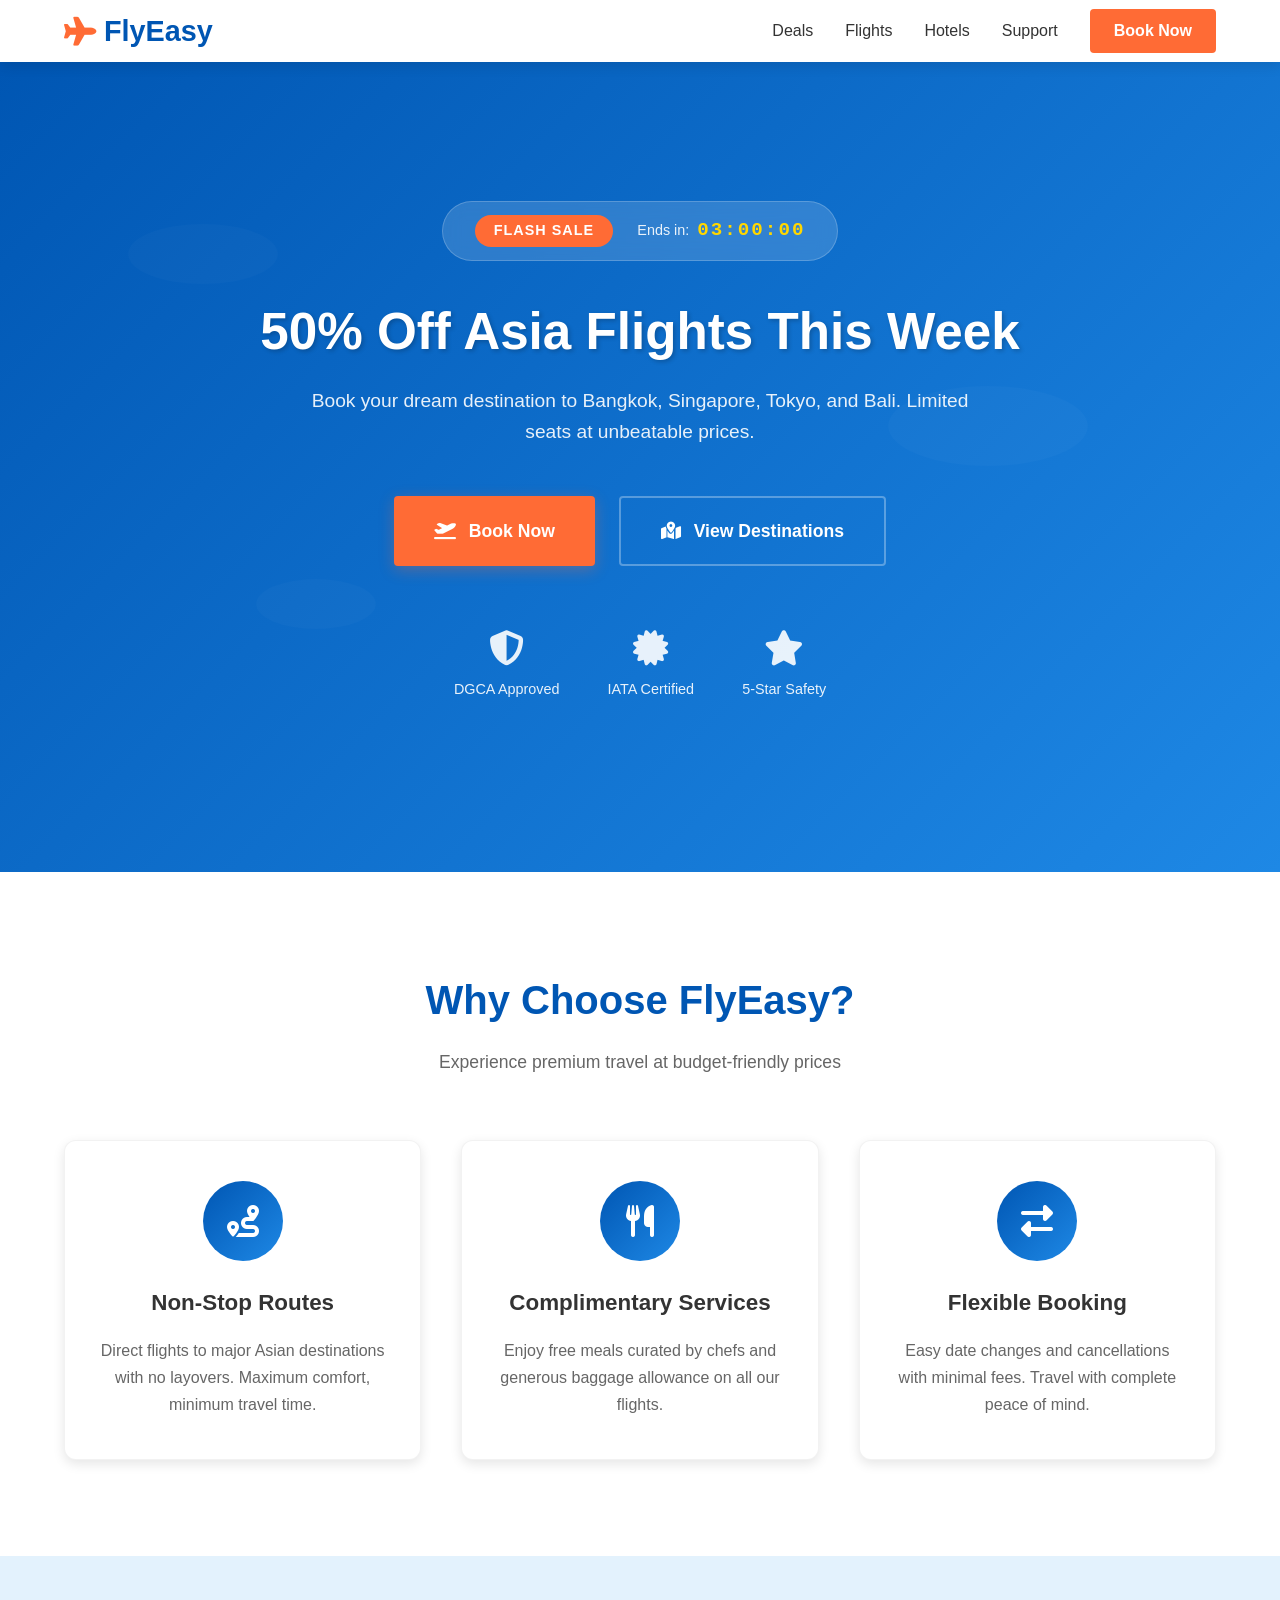
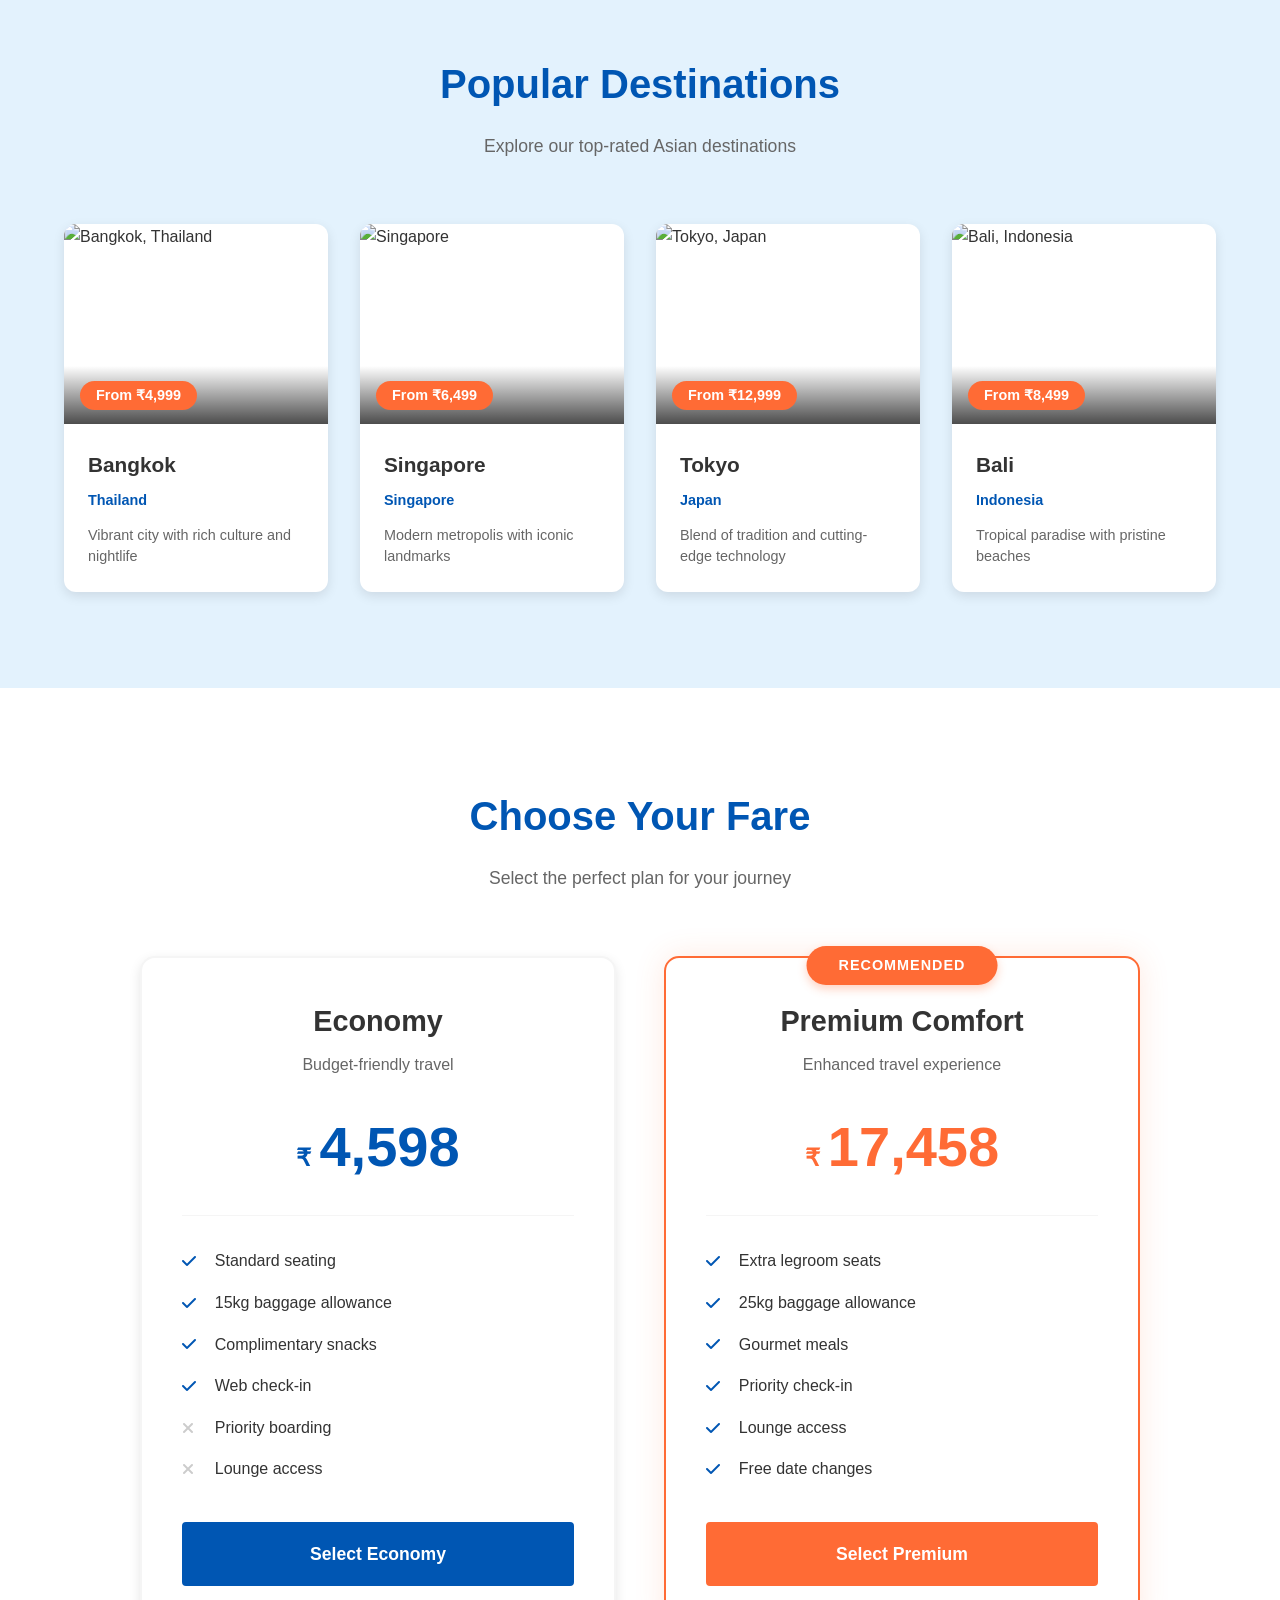
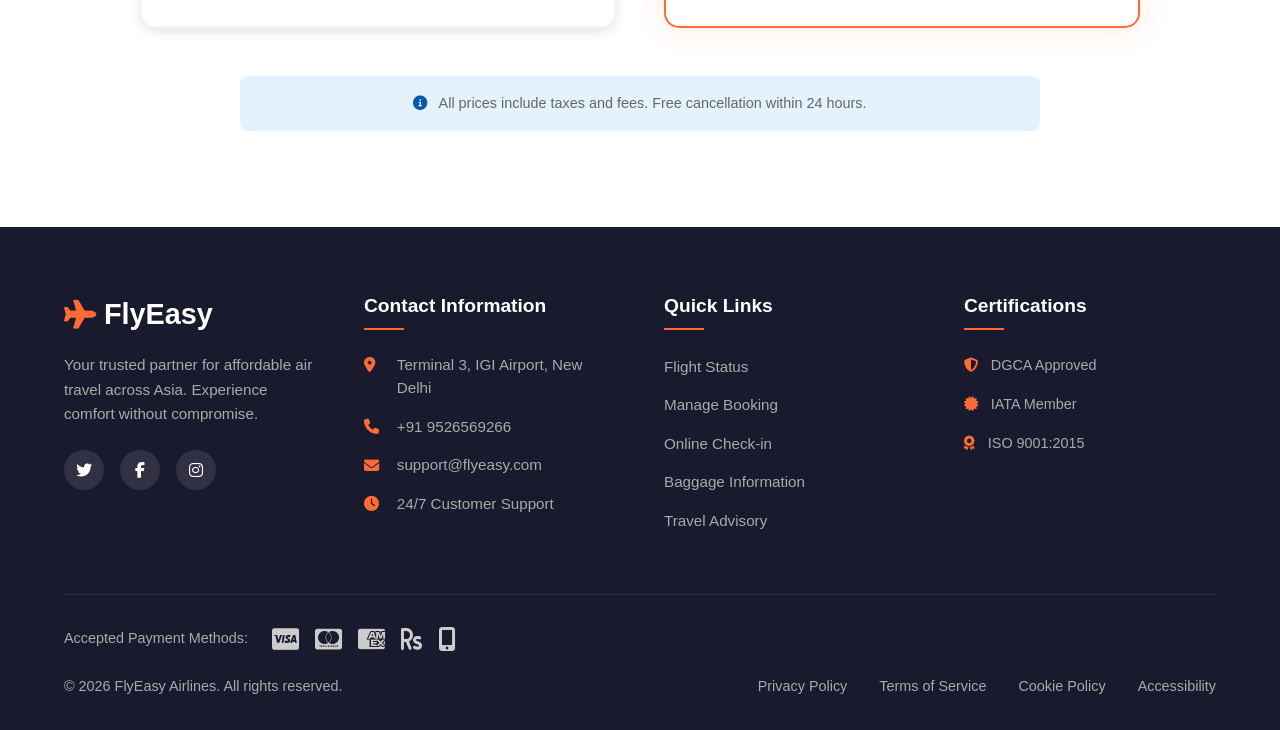
==== commit 7b822d71: "add class" ====
--- a/index.html
+++ b/index.html
@@ -8,7 +8,7 @@
     <link rel="stylesheet" href="styles.css">
 </head>
 <body>
-    <!-- Header -->
+   
     <header class="main-header">
         <nav class="navbar">
             <div class="logo">
@@ -33,7 +33,7 @@
         </nav>
     </header>
 
-    <!-- Hero Section -->
+    
     <section class="hero-section">
         <div class="parallax-bg">
             <div class="cloud cloud-1"></div>
@@ -81,7 +81,7 @@
         </div>
     </section>
 
-    <!-- Features Section -->
+    
     <section class="features-section">
         <div class="section-header">
             <h2>Why Choose FlyEasy?</h2>
@@ -115,7 +115,7 @@
         </div>
     </section>
 
-    <!-- Destinations Section -->
+    
     <section class="destinations-section">
         <div class="parallax-bg destinations-bg"></div>
         
@@ -183,7 +183,7 @@
         </div>
     </section>
 
-    <!-- Pricing Section -->
+    
     <section class="pricing-section">
         <div class="section-header">
             <h2>Choose Your Fare</h2>
@@ -197,7 +197,7 @@
                     <p class="card-subtitle">Budget-friendly travel</p>
                     <div class="price">
                         <span class="currency">₹</span>
-                        <span class="amount">4,999</span>
+                        <span class="amount">4,598</span>
                     </div>
                 </div>
                 
@@ -220,7 +220,7 @@
                     <p class="card-subtitle">Enhanced travel experience</p>
                     <div class="price">
                         <span class="currency">₹</span>
-                        <span class="amount">7,999</span>
+                        <span class="amount">17,458</span>
                     </div>
                 </div>
                 
@@ -242,7 +242,7 @@
         </div>
     </section>
 
-    <!-- Footer -->
+   
     <footer class="main-footer">
         <div class="footer-content">
             <div class="footer-section">
@@ -317,7 +317,7 @@
             </div>
             
             <div class="legal-info">
-                <p>&copy; 2023 FlyEasy Airlines. All rights reserved.</p>
+                <p>&copy; 2026 FlyEasy Airlines. All rights reserved.</p>
                 <div class="legal-links">
                     <a href="#privacy">Privacy Policy</a>
                     <a href="#terms">Terms of Service</a>
--- a/styles.css
+++ b/styles.css
@@ -0,0 +1,1076 @@
+
+* {
+    margin: 0;
+    padding: 0;
+    box-sizing: border-box;
+}
+
+:root {
+    --primary-blue: #0056b3;
+    --secondary-blue: #1e88e5;
+    --accent-orange: #ff6b35;
+    --light-blue: #e3f2fd;
+    --dark-gray: #333;
+    --medium-gray: #666;
+    --light-gray: #f5f5f5;
+    --white: #ffffff;
+    --shadow: 0 4px 12px rgba(0, 0, 0, 0.1);
+    --shadow-hover: 0 8px 25px rgba(0, 0, 0, 0.15);
+    --transition: all 0.3s ease;
+}
+
+body {
+    font-family: 'Segoe UI', Tahoma, Geneva, Verdana, sans-serif;
+    line-height: 1.6;
+    color: var(--dark-gray);
+    background-color: var(--white);
+    overflow-x: hidden;
+}
+
+
+.main-header {
+    background-color: var(--white);
+    box-shadow: var(--shadow);
+    position: sticky;
+    top: 0;
+    z-index: 1000;
+    padding: 0.5rem 0;
+}
+
+.navbar {
+    display: flex;
+    justify-content: space-between;
+    align-items: center;
+    padding: 0 5%;
+    max-width: 1400px;
+    margin: 0 auto;
+}
+
+.logo {
+    display: flex;
+    align-items: center;
+    gap: 0.5rem;
+    font-size: 1.8rem;
+    font-weight: 700;
+    color: var(--primary-blue);
+    text-decoration: none;
+}
+
+.logo i {
+    color: var(--accent-orange);
+}
+
+.nav-links {
+    display: flex;
+    align-items: center;
+    gap: 2rem;
+}
+
+.nav-link {
+    text-decoration: none;
+    color: var(--dark-gray);
+    font-weight: 500;
+    padding: 0.5rem 0;
+    position: relative;
+    transition: var(--transition);
+}
+
+.nav-link:hover {
+    color: var(--primary-blue);
+}
+
+.nav-link::after {
+    content: '';
+    position: absolute;
+    bottom: 0;
+    left: 0;
+    width: 0;
+    height: 2px;
+    background-color: var(--primary-blue);
+    transition: var(--transition);
+}
+
+.nav-link:hover::after {
+    width: 100%;
+}
+
+.book-now {
+    background-color: var(--accent-orange);
+    color: var(--white);
+    padding: 0.6rem 1.5rem;
+    border-radius: 4px;
+    font-weight: 600;
+    transition: var(--transition);
+}
+
+.book-now:hover {
+    background-color: #e05a2b;
+    transform: translateY(-2px);
+    box-shadow: var(--shadow);
+}
+
+
+.menu-toggle {
+    display: none;
+}
+
+.hamburger {
+    display: none;
+    flex-direction: column;
+    cursor: pointer;
+    width: 30px;
+    height: 21px;
+    justify-content: space-between;
+}
+
+.hamburger span {
+    display: block;
+    height: 3px;
+    width: 100%;
+    background-color: var(--primary-blue);
+    border-radius: 3px;
+    transition: var(--transition);
+}
+
+
+.hero-section {
+    background: linear-gradient(135deg, var(--primary-blue) 0%, var(--secondary-blue) 100%);
+    color: var(--white);
+    padding: 6rem 5% 8rem;
+    position: relative;
+    overflow: hidden;
+    text-align: center;
+    min-height: 90vh;
+    display: flex;
+    align-items: center;
+}
+
+.parallax-bg {
+    position: absolute;
+    top: 0;
+    left: 0;
+    width: 100%;
+    height: 100%;
+    background-image: url('https://images.unsplash.com/photo-1436491865332-7a61a109cc05?ixlib=rb-4.0.3&auto=format&fit=crop&w=1600&q=80');
+    background-size: cover;
+    background-position: center;
+    background-attachment: fixed;
+    opacity: 0.2;
+    z-index: 0;
+}
+
+.cloud {
+    position: absolute;
+    background-color: rgba(255, 255, 255, 0.1);
+    border-radius: 50%;
+    animation: float 20s infinite linear;
+}
+
+.cloud-1 {
+    width: 150px;
+    height: 60px;
+    top: 20%;
+    left: 10%;
+    animation-delay: 0s;
+}
+
+.cloud-2 {
+    width: 200px;
+    height: 80px;
+    top: 40%;
+    right: 15%;
+    animation-delay: 5s;
+}
+
+.cloud-3 {
+    width: 120px;
+    height: 50px;
+    bottom: 30%;
+    left: 20%;
+    animation-delay: 10s;
+}
+
+@keyframes float {
+    0% { transform: translateX(-100px); }
+    100% { transform: translateX(calc(100vw + 100px)); }
+}
+
+.hero-content {
+    position: relative;
+    z-index: 1;
+    max-width: 800px;
+    margin: 0 auto;
+}
+
+.urgency-badge {
+    display: inline-flex;
+    align-items: center;
+    gap: 1.5rem;
+    background-color: rgba(255, 255, 255, 0.15);
+    padding: 0.8rem 2rem;
+    border-radius: 50px;
+    margin-bottom: 2.5rem;
+    backdrop-filter: blur(10px);
+    border: 1px solid rgba(255, 255, 255, 0.2);
+}
+
+.badge-text {
+    background-color: var(--accent-orange);
+    color: var(--white);
+    padding: 0.3rem 1.2rem;
+    border-radius: 20px;
+    font-weight: 700;
+    font-size: 0.9rem;
+    letter-spacing: 1px;
+    text-transform: uppercase;
+}
+
+.countdown {
+    display: flex;
+    align-items: center;
+    gap: 0.5rem;
+}
+
+.countdown-text {
+    font-size: 0.9rem;
+    opacity: 0.9;
+}
+
+.countdown-timer {
+    font-family: 'Courier New', monospace;
+    font-weight: 700;
+    font-size: 1.2rem;
+    color: #ffd700;
+    letter-spacing: 2px;
+}
+
+.hero-headline {
+    font-size: 3.2rem;
+    margin-bottom: 1.5rem;
+    line-height: 1.2;
+    font-weight: 700;
+    text-shadow: 2px 2px 4px rgba(0, 0, 0, 0.2);
+}
+
+.hero-subtitle {
+    font-size: 1.2rem;
+    margin-bottom: 3rem;
+    opacity: 0.9;
+    max-width: 700px;
+    margin-left: auto;
+    margin-right: auto;
+}
+
+.cta-buttons {
+    display: flex;
+    justify-content: center;
+    gap: 1.5rem;
+    margin-bottom: 4rem;
+    flex-wrap: wrap;
+}
+
+.cta-primary {
+    background-color: var(--accent-orange);
+    color: var(--white);
+    padding: 1.2rem 2.5rem;
+    border-radius: 4px;
+    text-decoration: none;
+    font-weight: 600;
+    font-size: 1.1rem;
+    transition: var(--transition);
+    display: inline-flex;
+    align-items: center;
+    gap: 0.8rem;
+    box-shadow: 0 4px 15px rgba(255, 107, 53, 0.3);
+}
+
+.cta-primary:hover {
+    background-color: #e05a2b;
+    transform: translateY(-3px);
+    box-shadow: 0 8px 25px rgba(255, 107, 53, 0.4);
+}
+
+.cta-secondary {
+    background-color: transparent;
+    color: var(--white);
+    padding: 1.2rem 2.5rem;
+    border-radius: 4px;
+    text-decoration: none;
+    font-weight: 600;
+    font-size: 1.1rem;
+    transition: var(--transition);
+    display: inline-flex;
+    align-items: center;
+    gap: 0.8rem;
+    border: 2px solid rgba(255, 255, 255, 0.3);
+}
+
+.cta-secondary:hover {
+    background-color: rgba(255, 255, 255, 0.1);
+    border-color: var(--white);
+    transform: translateY(-3px);
+}
+
+.trust-indicators {
+    display: flex;
+    justify-content: center;
+    gap: 3rem;
+    margin-top: 4rem;
+    flex-wrap: wrap;
+}
+
+.indicator {
+    display: flex;
+    flex-direction: column;
+    align-items: center;
+    gap: 0.8rem;
+}
+
+.indicator i {
+    font-size: 2.2rem;
+    color: rgba(255, 255, 255, 0.9);
+}
+
+.indicator span {
+    font-size: 0.9rem;
+    font-weight: 500;
+    opacity: 0.9;
+}
+
+
+.features-section {
+    padding: 6rem 5%;
+    background-color: var(--white);
+}
+
+.section-header {
+    text-align: center;
+    margin-bottom: 4rem;
+}
+
+.section-header h2 {
+    font-size: 2.5rem;
+    color: var(--primary-blue);
+    margin-bottom: 1rem;
+    font-weight: 700;
+}
+
+.section-subtitle {
+    font-size: 1.1rem;
+    color: var(--medium-gray);
+    max-width: 600px;
+    margin: 0 auto;
+}
+
+.features-grid {
+    display: grid;
+    grid-template-columns: repeat(3, 1fr);
+    gap: 2.5rem;
+    max-width: 1200px;
+    margin: 0 auto;
+}
+
+.feature-card {
+    background-color: var(--white);
+    border-radius: 12px;
+    padding: 2.5rem 2rem;
+    text-align: center;
+    box-shadow: var(--shadow);
+    transition: var(--transition);
+    border: 1px solid rgba(0, 0, 0, 0.05);
+}
+
+.feature-card:hover {
+    transform: translateY(-10px);
+    box-shadow: var(--shadow-hover);
+    border-color: var(--primary-blue);
+}
+
+.feature-icon {
+    width: 80px;
+    height: 80px;
+    background: linear-gradient(135deg, var(--primary-blue), var(--secondary-blue));
+    border-radius: 50%;
+    display: flex;
+    align-items: center;
+    justify-content: center;
+    margin: 0 auto 1.5rem;
+    color: var(--white);
+    font-size: 2rem;
+    transition: var(--transition);
+}
+
+.feature-card:hover .feature-icon {
+    transform: scale(1.1) rotate(5deg);
+}
+
+.feature-title {
+    font-size: 1.4rem;
+    margin-bottom: 1rem;
+    color: var(--dark-gray);
+    font-weight: 600;
+}
+
+.feature-description {
+    color: var(--medium-gray);
+    line-height: 1.7;
+}
+
+
+.destinations-section {
+    padding: 6rem 5%;
+    background-color: var(--light-blue);
+    position: relative;
+}
+
+.destinations-bg {
+    background-image: url('https://images.unsplash.com/photo-1436491865332-7a61a109cc05?ixlib=rb-4.0.3&auto=format&fit=crop&w=1600&q=60');
+    opacity: 0.1;
+}
+
+.destinations-grid {
+    display: grid;
+    grid-template-columns: repeat(4, 1fr);
+    gap: 2rem;
+    max-width: 1400px;
+    margin: 0 auto;
+    position: relative;
+    z-index: 1;
+}
+
+.destination-card {
+    background-color: var(--white);
+    border-radius: 12px;
+    overflow: hidden;
+    box-shadow: var(--shadow);
+    transition: var(--transition);
+}
+
+.destination-card:hover {
+    transform: translateY(-8px);
+    box-shadow: var(--shadow-hover);
+}
+
+.destination-image {
+    height: 200px;
+    position: relative;
+    overflow: hidden;
+}
+
+.destination-image img {
+    width: 100%;
+    height: 100%;
+    object-fit: cover;
+    transition: var(--transition);
+}
+
+.destination-card:hover .destination-image img {
+    transform: scale(1.05);
+}
+
+.destination-overlay {
+    position: absolute;
+    bottom: 0;
+    left: 0;
+    width: 100%;
+    padding: 1rem;
+    background: linear-gradient(to top, rgba(0, 0, 0, 0.7), transparent);
+}
+
+.price-tag {
+    background-color: var(--accent-orange);
+    color: var(--white);
+    padding: 0.4rem 1rem;
+    border-radius: 20px;
+    font-weight: 600;
+    font-size: 0.9rem;
+}
+
+.destination-content {
+    padding: 1.5rem;
+}
+
+.destination-content h3 {
+    font-size: 1.3rem;
+    margin-bottom: 0.5rem;
+    color: var(--dark-gray);
+}
+
+.destination-country {
+    color: var(--primary-blue);
+    font-weight: 600;
+    margin-bottom: 0.8rem;
+    font-size: 0.9rem;
+}
+
+.destination-desc {
+    color: var(--medium-gray);
+    font-size: 0.9rem;
+    line-height: 1.5;
+}
+
+
+.pricing-section {
+    padding: 6rem 5%;
+    background-color: var(--white);
+}
+
+.pricing-cards {
+    display: grid;
+    grid-template-columns: repeat(2, 1fr);
+    gap: 3rem;
+    max-width: 1000px;
+    margin: 0 auto 3rem;
+}
+
+.pricing-card {
+    background-color: var(--white);
+    border-radius: 15px;
+    padding: 2.5rem;
+    box-shadow: var(--shadow);
+    transition: var(--transition);
+    position: relative;
+    border: 2px solid transparent;
+}
+
+.pricing-card:hover {
+    transform: translateY(-8px);
+    box-shadow: var(--shadow-hover);
+}
+
+.economy {
+    border-color: var(--light-gray);
+}
+
+.premium {
+    border-color: var(--primary-blue);
+}
+
+.featured {
+    position: relative;
+    border-color: var(--accent-orange);
+    box-shadow: 0 0 30px rgba(255, 107, 53, 0.15);
+}
+
+.featured-badge {
+    position: absolute;
+    top: -12px;
+    left: 50%;
+    transform: translateX(-50%);
+    background-color: var(--accent-orange);
+    color: var(--white);
+    padding: 0.5rem 2rem;
+    border-radius: 20px;
+    font-weight: 600;
+    font-size: 0.9rem;
+    letter-spacing: 1px;
+    text-transform: uppercase;
+    box-shadow: 0 4px 10px rgba(255, 107, 53, 0.3);
+}
+
+.card-header {
+    text-align: center;
+    margin-bottom: 2rem;
+    padding-bottom: 1.5rem;
+    border-bottom: 1px solid var(--light-gray);
+}
+
+.card-header h3 {
+    font-size: 1.8rem;
+    margin-bottom: 0.5rem;
+    color: var(--dark-gray);
+}
+
+.card-subtitle {
+    color: var(--medium-gray);
+    margin-bottom: 1.5rem;
+}
+
+.price {
+    display: flex;
+    align-items: baseline;
+    justify-content: center;
+    gap: 0.5rem;
+}
+
+.currency {
+    font-size: 1.5rem;
+    color: var(--primary-blue);
+    font-weight: 600;
+}
+
+.amount {
+    font-size: 3.5rem;
+    font-weight: 700;
+    color: var(--primary-blue);
+}
+
+.premium .currency,
+.premium .amount {
+    color: var(--accent-orange);
+}
+
+.features-list {
+    list-style: none;
+    margin-bottom: 2.5rem;
+}
+
+.features-list li {
+    margin-bottom: 1rem;
+    display: flex;
+    align-items: center;
+    gap: 0.8rem;
+    color: var(--dark-gray);
+}
+
+.features-list i {
+    color: var(--primary-blue);
+    font-size: 1rem;
+    width: 20px;
+}
+
+.features-list .fa-times {
+    color: #ccc;
+}
+
+.select-btn {
+    display: block;
+    width: 100%;
+    text-align: center;
+    background-color: var(--primary-blue);
+    color: var(--white);
+    padding: 1rem;
+    border-radius: 4px;
+    text-decoration: none;
+    font-weight: 600;
+    font-size: 1.1rem;
+    transition: var(--transition);
+    border: 2px solid var(--primary-blue);
+}
+
+.select-btn:hover {
+    background-color: transparent;
+    color: var(--primary-blue);
+    transform: translateY(-2px);
+}
+
+.premium-btn {
+    background-color: var(--accent-orange);
+    border-color: var(--accent-orange);
+}
+
+.premium-btn:hover {
+    color: var(--accent-orange);
+}
+
+.pricing-note {
+    text-align: center;
+    color: var(--medium-gray);
+    font-size: 0.9rem;
+    max-width: 800px;
+    margin: 0 auto;
+    padding: 1rem;
+    background-color: var(--light-blue);
+    border-radius: 8px;
+}
+
+.pricing-note i {
+    color: var(--primary-blue);
+    margin-right: 0.5rem;
+}
+
+
+.main-footer {
+    background-color: #1a1a2e;
+    color: var(--white);
+    padding: 4rem 5% 2rem;
+}
+
+.footer-content {
+    display: grid;
+    grid-template-columns: repeat(4, 1fr);
+    gap: 3rem;
+    max-width: 1400px;
+    margin: 0 auto 3rem;
+}
+
+.footer-section {
+    display: flex;
+    flex-direction: column;
+}
+
+.footer-logo {
+    display: flex;
+    align-items: center;
+    gap: 0.5rem;
+    font-size: 1.8rem;
+    font-weight: 700;
+    color: var(--white);
+    margin-bottom: 1rem;
+}
+
+.footer-logo i {
+    color: var(--accent-orange);
+}
+
+.footer-description {
+    color: #aaa;
+    margin-bottom: 1.5rem;
+    line-height: 1.6;
+    font-size: 0.95rem;
+}
+
+.social-links {
+    display: flex;
+    gap: 1rem;
+}
+
+.social-link {
+    display: flex;
+    align-items: center;
+    justify-content: center;
+    width: 40px;
+    height: 40px;
+    background-color: rgba(255, 255, 255, 0.1);
+    border-radius: 50%;
+    color: var(--white);
+    text-decoration: none;
+    transition: var(--transition);
+}
+
+.social-link:hover {
+    background-color: var(--accent-orange);
+    transform: translateY(-3px);
+}
+
+.footer-heading {
+    font-size: 1.2rem;
+    margin-bottom: 1.5rem;
+    color: var(--white);
+    position: relative;
+    padding-bottom: 0.5rem;
+}
+
+.footer-heading::after {
+    content: '';
+    position: absolute;
+    bottom: 0;
+    left: 0;
+    width: 40px;
+    height: 2px;
+    background-color: var(--accent-orange);
+}
+
+.contact-info p {
+    display: flex;
+    align-items: flex-start;
+    gap: 0.8rem;
+    margin-bottom: 1rem;
+    color: #aaa;
+    line-height: 1.5;
+    font-size: 0.95rem;
+}
+
+.contact-info i {
+    color: var(--accent-orange);
+    margin-top: 0.2rem;
+    min-width: 20px;
+}
+
+.footer-menu {
+    list-style: none;
+}
+
+.footer-menu li {
+    margin-bottom: 0.8rem;
+}
+
+.footer-menu a {
+    color: #aaa;
+    text-decoration: none;
+    transition: var(--transition);
+    font-size: 0.95rem;
+}
+
+.footer-menu a:hover {
+    color: var(--accent-orange);
+    padding-left: 5px;
+}
+
+.certifications {
+    display: flex;
+    flex-direction: column;
+    gap: 1rem;
+}
+
+.cert-badge {
+    display: flex;
+    align-items: center;
+    gap: 0.8rem;
+    color: #aaa;
+    font-size: 0.9rem;
+}
+
+.cert-badge i {
+    color: var(--accent-orange);
+}
+
+.footer-bottom {
+    max-width: 1400px;
+    margin: 0 auto;
+    padding-top: 2rem;
+    border-top: 1px solid rgba(255, 255, 255, 0.1);
+}
+
+.payment-methods {
+    display: flex;
+    align-items: center;
+    gap: 1.5rem;
+    margin-bottom: 1.5rem;
+    color: #aaa;
+    font-size: 0.9rem;
+}
+
+.payment-icons {
+    display: flex;
+    gap: 1rem;
+}
+
+.payment-icons i {
+    font-size: 1.5rem;
+    color: #ccc;
+    transition: var(--transition);
+}
+
+.payment-icons i:hover {
+    color: var(--accent-orange);
+}
+
+.legal-info {
+    display: flex;
+    justify-content: space-between;
+    align-items: center;
+    color: #aaa;
+    font-size: 0.9rem;
+    flex-wrap: wrap;
+    gap: 1rem;
+}
+
+.legal-links {
+    display: flex;
+    gap: 2rem;
+}
+
+.legal-links a {
+    color: #aaa;
+    text-decoration: none;
+    transition: var(--transition);
+}
+
+.legal-links a:hover {
+    color: var(--accent-orange);
+}
+
+
+@media (max-width: 1024px) {
+    .destinations-grid {
+        grid-template-columns: repeat(2, 1fr);
+    }
+    
+    .features-grid {
+        grid-template-columns: repeat(2, 1fr);
+    }
+    
+    .footer-content {
+        grid-template-columns: repeat(2, 1fr);
+    }
+}
+
+@media (max-width: 768px) {
+    
+    .hamburger {
+        display: flex;
+    }
+    
+    .nav-links {
+        position: fixed;
+        top: 70px;
+        left: 0;
+        width: 100%;
+        background-color: var(--white);
+        flex-direction: column;
+        padding: 2rem;
+        box-shadow: var(--shadow);
+        transform: translateY(-100%);
+        opacity: 0;
+        visibility: hidden;
+        transition: var(--transition);
+        z-index: 999;
+    }
+    
+    .menu-toggle:checked ~ .nav-links {
+        transform: translateY(0);
+        opacity: 1;
+        visibility: visible;
+    }
+    
+    .hamburger span {
+        transition: var(--transition);
+    }
+    
+    .menu-toggle:checked + .hamburger span:nth-child(1) {
+        transform: rotate(45deg) translate(6px, 6px);
+    }
+    
+    .menu-toggle:checked + .hamburger span:nth-child(2) {
+        opacity: 0;
+    }
+    
+    .menu-toggle:checked + .hamburger span:nth-child(3) {
+        transform: rotate(-45deg) translate(7px, -7px);
+    }
+    
+    
+    .hero-headline {
+        font-size: 2.2rem;
+    }
+    
+    .hero-subtitle {
+        font-size: 1.1rem;
+    }
+    
+    .cta-buttons {
+        flex-direction: column;
+        align-items: center;
+    }
+    
+    .cta-primary, .cta-secondary {
+        width: 100%;
+        max-width: 300px;
+        justify-content: center;
+    }
+    
+    .trust-indicators {
+        flex-direction: column;
+        gap: 1.5rem;
+    }
+    
+    
+    .pricing-cards {
+        grid-template-columns: 1fr;
+        max-width: 500px;
+        gap: 2rem;
+    }
+    
+    .features-grid {
+        grid-template-columns: 1fr;
+        max-width: 500px;
+    }
+}
+
+@media (max-width: 576px) {
+    .navbar {
+        padding: 0 1rem;
+    }
+    
+    .hero-section {
+        padding: 5rem 1rem 6rem;
+    }
+    
+    .hero-headline {
+        font-size: 1.8rem;
+    }
+    
+    .urgency-badge {
+        flex-direction: column;
+        gap: 0.8rem;
+        padding: 1rem;
+    }
+    
+    .destinations-grid {
+        grid-template-columns: 1fr;
+        max-width: 350px;
+        margin-left: auto;
+        margin-right: auto;
+    }
+    
+    .features-section,
+    .destinations-section,
+    .pricing-section {
+        padding: 4rem 1rem;
+    }
+    
+    .footer-content {
+        grid-template-columns: 1fr;
+        gap: 2rem;
+    }
+    
+    .footer-bottom {
+        flex-direction: column;
+        text-align: center;
+        gap: 1.5rem;
+    }
+    
+    .legal-info {
+        flex-direction: column;
+        text-align: center;
+    }
+    
+    .legal-links {
+        justify-content: center;
+        flex-wrap: wrap;
+    }
+    
+    .payment-methods {
+        flex-direction: column;
+        align-items: center;
+        gap: 1rem;
+    }
+}
+
+
+@media (prefers-reduced-motion: reduce) {
+    * {
+        transition: none !important;
+        animation: none !important;
+    }
+    
+    .cloud {
+        animation: none;
+    }
+}
+
+
+:focus-visible {
+    outline: 3px solid var(--accent-orange);
+    outline-offset: 3px;
+}
+
+
+@media print {
+    .main-header,
+    .hero-actions,
+    .main-footer,
+    .cta-buttons,
+    .select-btn,
+    .social-links {
+        display: none;
+    }
+    
+    body {
+        color: black;
+        background: white;
+    }
+    
+    .hero-section {
+        background: white !important;
+        color: black;
+        padding: 2rem 0;
+    }
+    
+    .section-header h2,
+    .hero-headline,
+    .destination-content h3 {
+        color: black;
+    }
+}
